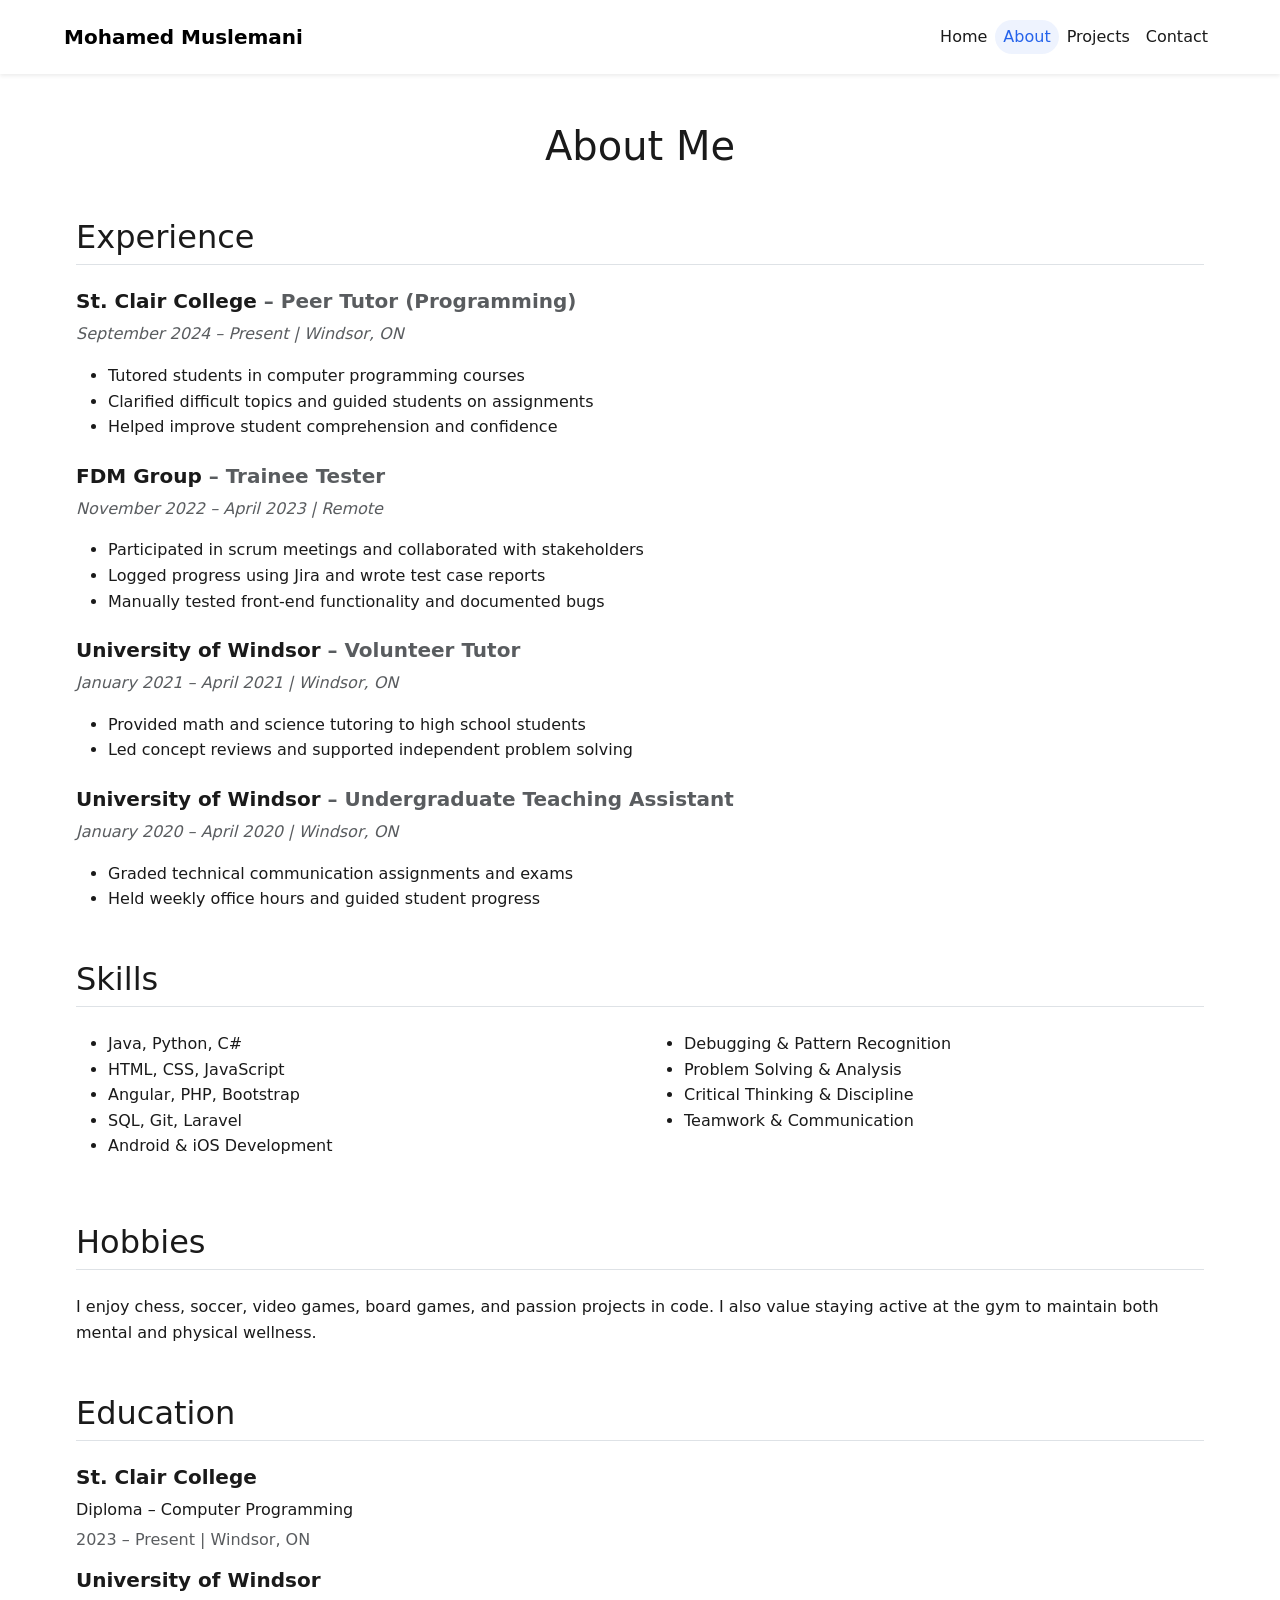
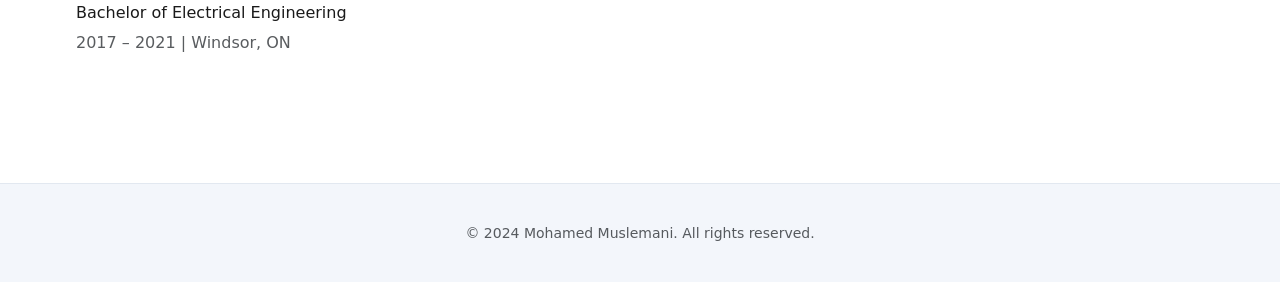
==== about.html @ 51fd97a9 "first commit" ====
<!DOCTYPE html>
<html lang="en">
<head>
  <meta charset="UTF-8">
  <meta name="viewport" content="width=device-width, initial-scale=1.0">
  <title>About | Mohamed Muslemani</title>

  <!-- Bootstrap & Icons -->
  <link href="https://cdn.jsdelivr.net/npm/bootstrap@5.3.3/dist/css/bootstrap.min.css" rel="stylesheet">
  <link href="https://cdn.jsdelivr.net/npm/bootstrap-icons@1.11.3/font/bootstrap-icons.css" rel="stylesheet">

  <!-- Custom -->
  <link href="CSS/main.css" rel="stylesheet">
</head>
<body>
  <header class="shadow-sm py-2">
    <nav class="container d-flex justify-content-between align-items-center navbar navbar-expand-lg">
      <a class="navbar-brand fw-bold" href="index.html">Mohamed Muslemani</a>
      <button class="navbar-toggler" type="button" data-bs-toggle="collapse" data-bs-target="#navbarNav">
        <span class="navbar-toggler-icon"></span>
      </button>
      <div class="collapse navbar-collapse" id="navbarNav">
        <ul class="nav ms-auto">
          <li class="nav-item"><a class="nav-link" href="index.html">Home</a></li>
          <li class="nav-item"><a class="nav-link active" aria-current="page" href="about.html">About</a></li>
          <li class="nav-item"><a class="nav-link" href="projects.html">Projects</a></li>
          <li class="nav-item"><a class="nav-link" href="contact.html">Contact</a></li>
        </ul>
      </div>
    </nav>
  </header>

  <main class="container py-5">
    <h1 class="text-center mb-5">About Me</h1>

    <section class="mb-5">
      <h2 class="border-bottom pb-2 mb-4">Experience</h2>
      <div class="mb-4">
        <h5 class="fw-semibold">St. Clair College <span class="text-muted">– Peer Tutor (Programming)</span></h5>
        <p class="text-muted fst-italic">September 2024 – Present | Windsor, ON</p>
        <ul>
          <li>Tutored students in computer programming courses</li>
          <li>Clarified difficult topics and guided students on assignments</li>
          <li>Helped improve student comprehension and confidence</li>
        </ul>
      </div>
      <div class="mb-4">
        <h5 class="fw-semibold">FDM Group <span class="text-muted">– Trainee Tester</span></h5>
        <p class="text-muted fst-italic">November 2022 – April 2023 | Remote</p>
        <ul>
          <li>Participated in scrum meetings and collaborated with stakeholders</li>
          <li>Logged progress using Jira and wrote test case reports</li>
          <li>Manually tested front-end functionality and documented bugs</li>
        </ul>
      </div>
      <div class="mb-4">
        <h5 class="fw-semibold">University of Windsor <span class="text-muted">– Volunteer Tutor</span></h5>
        <p class="text-muted fst-italic">January 2021 – April 2021 | Windsor, ON</p>
        <ul>
          <li>Provided math and science tutoring to high school students</li>
          <li>Led concept reviews and supported independent problem solving</li>
        </ul>
      </div>
      <div class="mb-4">
        <h5 class="fw-semibold">University of Windsor <span class="text-muted">– Undergraduate Teaching Assistant</span></h5>
        <p class="text-muted fst-italic">January 2020 – April 2020 | Windsor, ON</p>
        <ul>
          <li>Graded technical communication assignments and exams</li>
          <li>Held weekly office hours and guided student progress</li>
        </ul>
      </div>
    </section>

    <section class="mb-5">
      <h2 class="border-bottom pb-2 mb-4">Skills</h2>
      <div class="row">
        <div class="col-md-6">
          <ul>
            <li>Java, Python, C#</li>
            <li>HTML, CSS, JavaScript</li>
            <li>Angular, PHP, Bootstrap</li>
            <li>SQL, Git, Laravel</li>
            <li>Android & iOS Development</li>
          </ul>
        </div>
        <div class="col-md-6">
          <ul>
            <li>Debugging & Pattern Recognition</li>
            <li>Problem Solving & Analysis</li>
            <li>Critical Thinking & Discipline</li>
            <li>Teamwork & Communication</li>
          </ul>
        </div>
      </div>
    </section>

    <section class="mb-5">
      <h2 class="border-bottom pb-2 mb-4">Hobbies</h2>
      <p>I enjoy chess, soccer, video games, board games, and passion projects in code. I also value staying active at the gym to maintain both mental and physical wellness.</p>
    </section>

    <section class="mb-5">
      <h2 class="border-bottom pb-2 mb-4">Education</h2>
      <div class="mb-3">
        <h5 class="fw-semibold">St. Clair College</h5>
        <p class="mb-1">Diploma – Computer Programming</p>
        <p class="text-muted">2023 – Present | Windsor, ON</p>
      </div>
      <div class="mb-3">
        <h5 class="fw-semibold">University of Windsor</h5>
        <p class="mb-1">Bachelor of Electrical Engineering</p>
        <p class="text-muted">2017 – 2021 | Windsor, ON</p>
      </div>
    </section>

  </main>

  <footer class="text-center footer text-muted">
    <small>&copy; 2024 Mohamed Muslemani. All rights reserved.</small>
  </footer>

  <script src="https://cdn.jsdelivr.net/npm/bootstrap@5.3.3/dist/js/bootstrap.bundle.min.js"></script>
</body>
</html>
---- CSS/main.css ----
/* ===== Variables ===== */
:root {
  /* Light Theme */
  --bg: #ffffff;
  --text: #1a1a1a;
  --primary: #2563eb;
  --primary-hover: #1d4ed8;
  --surface: #f8fafc;
  --surface-2: #f3f6fb;
  --border: #e2e8f0;
  --shadow: 0 8px 24px rgba(16, 24, 40, 0.08);
  --muted: #667085;
}

/* ===== Base Styles ===== */
* { margin: 0; padding: 0; box-sizing: border-box; }
html { scroll-behavior: smooth; }

body {
  font-family: 'Space Grotesk', system-ui, -apple-system, Segoe UI, Roboto, sans-serif;
  line-height: 1.6;
  background: var(--bg);
  color: var(--text);
  transition: background 0.3s ease;
}

.container { width: 90%; max-width: 1200px; margin: 0 auto; }

/* ===== Navigation ===== */
.nav a.nav-link {
  color: var(--text);
  text-decoration: none;
  font-weight: 500;
  position: relative;
  padding: .25rem .5rem;
  border-radius: 999px;
}

.nav a.nav-link::after {
  content: '';
  position: absolute;
  left: 12px; right: 12px; bottom: -6px;
  height: 2px; background: transparent;
  transition: background 0.25s ease;
}
.nav a.nav-link:hover::after { background: var(--primary); }
.nav a.nav-link.active, .nav a.nav-link[aria-current="page"] {
  background: rgba(37, 99, 235, 0.08);
  color: var(--primary);
}

/* ===== Hero/Panel Utilities (used across pages) ===== */
.panel {
  background: radial-gradient(1200px 400px at 20% -10%, #e8f0ff 0%, rgba(232,240,255,0.3) 35%, transparent 70%),
              linear-gradient(180deg, var(--surface), var(--bg));
  border: 1px solid var(--border);
  border-radius: 20px;
  padding: 2rem;
}
.section-divider {
  height: 1px;
  background: linear-gradient(to right, transparent, var(--border), transparent);
  border: 0;
}

/* Profile image */
.profile-pic { width: 220px; height: 220px; object-fit: cover; }
.ringed {
  box-shadow: 0 0 0 6px #fff, 0 0 0 10px rgba(37, 99, 235, 0.15);
}

/* Icons */
.icon { width: 30px; height: 30px; transition: transform 0.3s ease; display: block; }
.icon:hover { transform: scale(1.12); }
.icon-link { display: inline-flex; align-items: center; justify-content: center; }

/* Mini highlight cards (home) */
.mini-card {
  display: flex; align-items: center; gap: .75rem;
  padding: .9rem 1rem;
  border: 1px solid var(--border);
  border-radius: 14px;
  background: var(--surface);
  box-shadow: var(--shadow);
}
.mini-card i { font-size: 1.25rem; color: var(--primary); }

/* ===== Buttons ===== */
.btn-cta {
  background: var(--text); color: #fff;
  border: 1px solid var(--text);
}
.btn-cta:hover { background: #000; color: #fff; border-color: #000; }

.btn-ghost {
  background: transparent; color: var(--text);
  border: 1px solid var(--border);
}
.btn-ghost:hover { border-color: var(--text); }

/* ===== Projects ===== */
.project-card {
  border: 1px solid var(--border);
  border-radius: 16px;
  padding: 1.25rem 1.25rem 1rem;
  background: var(--surface);
  box-shadow: var(--shadow);
}
.project-icon {
  font-size: 1.5rem; color: var(--primary);
  flex: 0 0 auto; margin-top: 0.25rem;
}
.tag {
  display: inline-block;
  padding: .2rem .6rem;
  border: 1px solid var(--border);
  border-radius: 999px;
  font-size: .8rem;
  line-height: 1;
  color: var(--muted);
  background: #fff;
}

/* ===== Footer ===== */
.footer {
  padding: 2.25rem 0;
  background: var(--surface-2);
  border-top: 1px solid var(--border);
  margin-top: 2rem;
}

/* ===== Forms (contact) ===== */
form.panel .form-control:focus {
  border-color: var(--primary);
  box-shadow: 0 0 0 .2rem rgba(37, 99, 235, 0.15);
}

/* === Media Queries === */
@media (max-width: 992px) {
  .profile-pic { width: 200px; height: 200px; }
}
@media (max-width: 768px) {
  .profile-pic { width: 180px; height: 180px; }
  .navbar-collapse { flex-basis: 100%; text-align: center; }
  .nav { flex-direction: column; gap: .5rem; width: 100%; }
  .nav a.nav-link { padding: .5rem .75rem; }
}
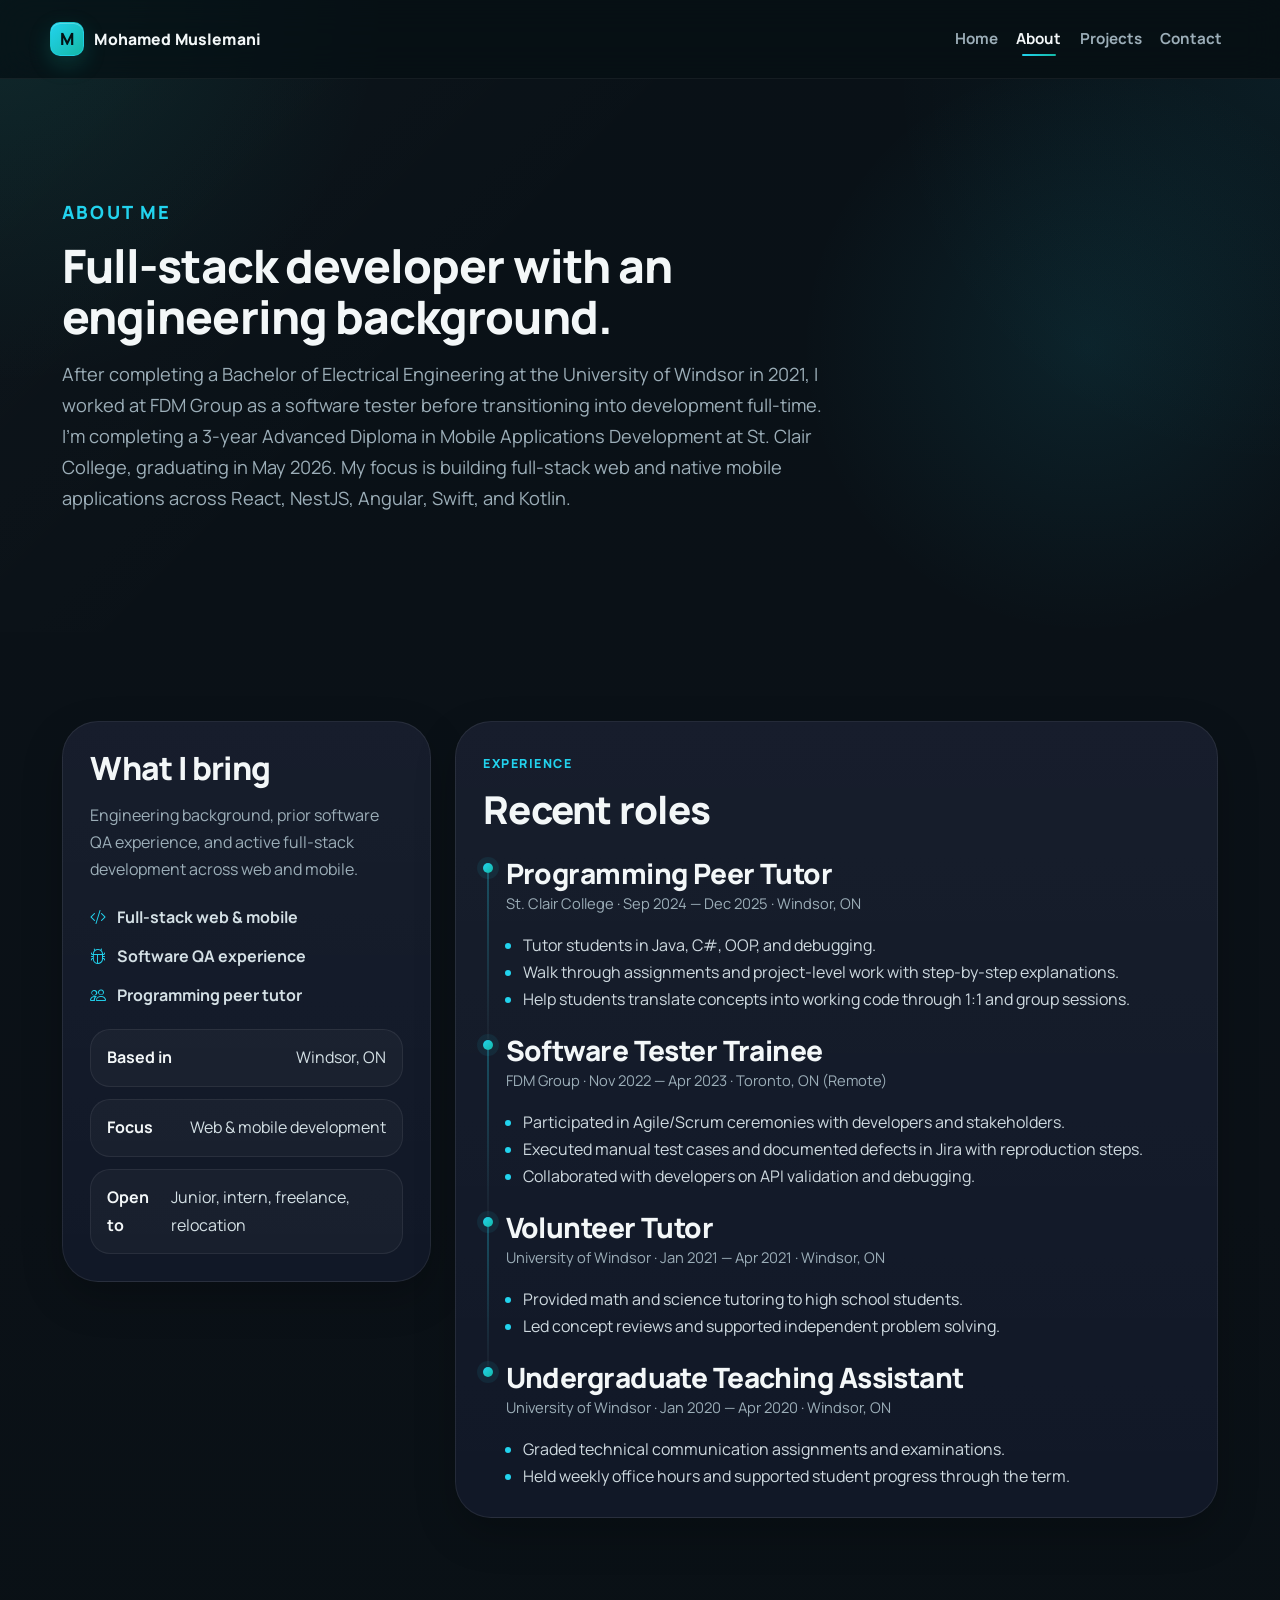
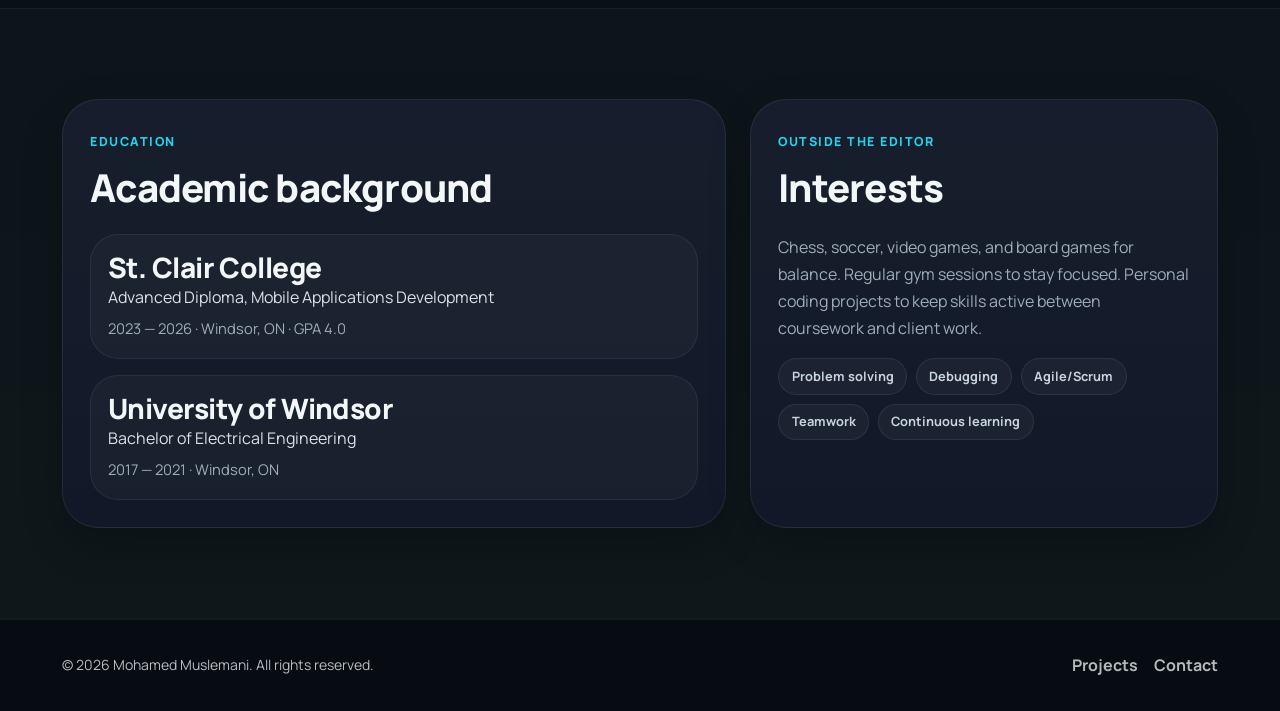
==== commit 736d6c17: "Rework whole site" ====
--- a/about.html
+++ b/about.html
@@ -5,22 +5,51 @@
   <meta name="viewport" content="width=device-width, initial-scale=1.0">
   <title>About | Mohamed Muslemani</title>
 
-  <!-- Bootstrap & Icons -->
+  <!-- SEO -->
+  <meta name="description" content="Mohamed Muslemani is a full-stack developer with an Electrical Engineering background and prior software QA experience. Currently completing Computer Programming at St. Clair College in Windsor, ON.">
+  <meta name="author" content="Mohamed Muslemani">
+  <meta name="theme-color" content="#0b1117">
+  <meta name="robots" content="index, follow">
+  <link rel="canonical" href="https://mohamedmuslemani.ca/about.html">
+
+  <!-- Open Graph -->
+  <meta property="og:type" content="profile">
+  <meta property="og:title" content="About | Mohamed Muslemani">
+  <meta property="og:description" content="Full-stack developer with an engineering background and prior software QA experience. Building web and mobile applications in Windsor, ON.">
+  <meta property="og:url" content="https://mohamedmuslemani.ca/about.html">
+  <meta property="og:image" content="imgs/MyPic.png">
+
+  <!-- Twitter -->
+  <meta name="twitter:card" content="summary">
+  <meta name="twitter:title" content="About | Mohamed Muslemani">
+  <meta name="twitter:description" content="Full-stack developer with an engineering background and prior software QA experience.">
+
+  <!-- Favicon -->
+  <link rel="icon" href="data:image/svg+xml,%3Csvg xmlns='http://www.w3.org/2000/svg' viewBox='0 0 64 64'%3E%3Crect width='64' height='64' rx='14' fill='%230b1117'/%3E%3Ctext x='32' y='42' text-anchor='middle' font-family='Manrope,Segoe UI,sans-serif' font-size='32' font-weight='800' fill='%2322d3ee'%3EM%3C/text%3E%3C/svg%3E">
+
+  <link rel="preconnect" href="https://fonts.googleapis.com">
+  <link rel="preconnect" href="https://fonts.gstatic.com" crossorigin>
+  <link rel="preconnect" href="https://cdn.jsdelivr.net" crossorigin>
+  <link href="https://fonts.googleapis.com/css2?family=Manrope:wght@400;500;700;800&display=swap" rel="stylesheet">
+
   <link href="https://cdn.jsdelivr.net/npm/bootstrap@5.3.3/dist/css/bootstrap.min.css" rel="stylesheet">
   <link href="https://cdn.jsdelivr.net/npm/bootstrap-icons@1.11.3/font/bootstrap-icons.css" rel="stylesheet">
-
-  <!-- Custom -->
   <link href="CSS/main.css" rel="stylesheet">
 </head>
 <body>
-  <header class="shadow-sm py-2">
-    <nav class="container d-flex justify-content-between align-items-center navbar navbar-expand-lg">
-      <a class="navbar-brand fw-bold" href="index.html">Mohamed Muslemani</a>
-      <button class="navbar-toggler" type="button" data-bs-toggle="collapse" data-bs-target="#navbarNav">
+  <a class="skip-link" href="#main-content">Skip to main content</a>
+
+  <header class="site-header">
+    <nav class="container navbar navbar-expand-lg" aria-label="Primary navigation">
+      <a class="navbar-brand" href="index.html" aria-label="Mohamed Muslemani — home">
+        <span class="brand-mark" aria-hidden="true">M</span>
+        <span class="brand-name">Mohamed Muslemani</span>
+      </a>
+      <button class="navbar-toggler" type="button" data-bs-toggle="collapse" data-bs-target="#navbarNav" aria-controls="navbarNav" aria-expanded="false" aria-label="Toggle navigation">
         <span class="navbar-toggler-icon"></span>
       </button>
       <div class="collapse navbar-collapse" id="navbarNav">
-        <ul class="nav ms-auto">
+        <ul class="navbar-nav ms-auto">
           <li class="nav-item"><a class="nav-link" href="index.html">Home</a></li>
           <li class="nav-item"><a class="nav-link active" aria-current="page" href="about.html">About</a></li>
           <li class="nav-item"><a class="nav-link" href="projects.html">Projects</a></li>
@@ -30,95 +59,153 @@
     </nav>
   </header>
 
-  <main class="container py-5">
-    <h1 class="text-center mb-5">About Me</h1>
-
-    <section class="mb-5">
-      <h2 class="border-bottom pb-2 mb-4">Experience</h2>
-      <div class="mb-4">
-        <h5 class="fw-semibold">St. Clair College <span class="text-muted">– Peer Tutor (Programming)</span></h5>
-        <p class="text-muted fst-italic">September 2024 – Present | Windsor, ON</p>
-        <ul>
-          <li>Tutored students in computer programming courses</li>
-          <li>Clarified difficult topics and guided students on assignments</li>
-          <li>Helped improve student comprehension and confidence</li>
-        </ul>
-      </div>
-      <div class="mb-4">
-        <h5 class="fw-semibold">FDM Group <span class="text-muted">– Trainee Tester</span></h5>
-        <p class="text-muted fst-italic">November 2022 – April 2023 | Remote</p>
-        <ul>
-          <li>Participated in scrum meetings and collaborated with stakeholders</li>
-          <li>Logged progress using Jira and wrote test case reports</li>
-          <li>Manually tested front-end functionality and documented bugs</li>
-        </ul>
-      </div>
-      <div class="mb-4">
-        <h5 class="fw-semibold">University of Windsor <span class="text-muted">– Volunteer Tutor</span></h5>
-        <p class="text-muted fst-italic">January 2021 – April 2021 | Windsor, ON</p>
-        <ul>
-          <li>Provided math and science tutoring to high school students</li>
-          <li>Led concept reviews and supported independent problem solving</li>
-        </ul>
-      </div>
-      <div class="mb-4">
-        <h5 class="fw-semibold">University of Windsor <span class="text-muted">– Undergraduate Teaching Assistant</span></h5>
-        <p class="text-muted fst-italic">January 2020 – April 2020 | Windsor, ON</p>
-        <ul>
-          <li>Graded technical communication assignments and exams</li>
-          <li>Held weekly office hours and guided student progress</li>
-        </ul>
+  <main id="main-content">
+    <section class="page-hero">
+      <div class="container">
+        <p class="eyebrow" data-reveal>About me</p>
+        <h1 data-reveal>Full-stack developer with an engineering background.</h1>
+        <p data-reveal>
+          After completing a Bachelor of Electrical Engineering at the University of Windsor in 2021, I worked at FDM Group as a software tester before transitioning into development full-time. I'm completing a 3-year Advanced Diploma in Mobile Applications Development at St. Clair College, graduating in May 2026. My focus is building full-stack web and native mobile applications across React, NestJS, Angular, Swift, and Kotlin.
+        </p>
       </div>
     </section>
 
-    <section class="mb-5">
-      <h2 class="border-bottom pb-2 mb-4">Skills</h2>
-      <div class="row">
-        <div class="col-md-6">
-          <ul>
-            <li>Java, Python, C#</li>
-            <li>HTML, CSS, JavaScript</li>
-            <li>Angular, PHP, Bootstrap</li>
-            <li>SQL, Git, Laravel</li>
-            <li>Android & iOS Development</li>
-          </ul>
+    <section class="section" aria-labelledby="experience-heading">
+      <div class="container">
+        <div class="row g-4">
+          <div class="col-lg-4">
+            <aside class="about-summary" data-reveal aria-label="Summary">
+              <h2>What I bring</h2>
+              <p>Engineering background, prior software QA experience, and active full-stack development across web and mobile.</p>
+              <div class="summary-list">
+                <span><i class="bi bi-code-slash" aria-hidden="true"></i> Full-stack web &amp; mobile</span>
+                <span><i class="bi bi-bug" aria-hidden="true"></i> Software QA experience</span>
+                <span><i class="bi bi-people" aria-hidden="true"></i> Programming peer tutor</span>
+              </div>
+              <div class="personal-grid">
+                <div><strong>Based in</strong><span>Windsor, ON</span></div>
+                <div><strong>Focus</strong><span>Web &amp; mobile development</span></div>
+                <div><strong>Open to</strong><span>Junior, intern, freelance, relocation</span></div>
+              </div>
+            </aside>
+          </div>
+
+          <div class="col-lg-8">
+            <div class="content-card" data-reveal>
+              <div class="section-title-row">
+                <p class="eyebrow">Experience</p>
+                <h2 id="experience-heading">Recent roles</h2>
+              </div>
+
+              <div class="timeline">
+                <article class="timeline-item">
+                  <div>
+                    <h3>Programming Peer Tutor</h3>
+                    <p class="meta">St. Clair College &middot; Sep 2024 — Dec 2025 &middot; Windsor, ON</p>
+                  </div>
+                  <ul>
+                    <li>Tutor students in Java, C#, OOP, and debugging.</li>
+                    <li>Walk through assignments and project-level work with step-by-step explanations.</li>
+                    <li>Help students translate concepts into working code through 1:1 and group sessions.</li>
+                  </ul>
+                </article>
+
+                <article class="timeline-item">
+                  <div>
+                    <h3>Software Tester Trainee</h3>
+                    <p class="meta">FDM Group &middot; Nov 2022 — Apr 2023 &middot; Toronto, ON (Remote)</p>
+                  </div>
+                  <ul>
+                    <li>Participated in Agile/Scrum ceremonies with developers and stakeholders.</li>
+                    <li>Executed manual test cases and documented defects in Jira with reproduction steps.</li>
+                    <li>Collaborated with developers on API validation and debugging.</li>
+                  </ul>
+                </article>
+
+                <article class="timeline-item">
+                  <div>
+                    <h3>Volunteer Tutor</h3>
+                    <p class="meta">University of Windsor &middot; Jan 2021 — Apr 2021 &middot; Windsor, ON</p>
+                  </div>
+                  <ul>
+                    <li>Provided math and science tutoring to high school students.</li>
+                    <li>Led concept reviews and supported independent problem solving.</li>
+                  </ul>
+                </article>
+
+                <article class="timeline-item">
+                  <div>
+                    <h3>Undergraduate Teaching Assistant</h3>
+                    <p class="meta">University of Windsor &middot; Jan 2020 — Apr 2020 &middot; Windsor, ON</p>
+                  </div>
+                  <ul>
+                    <li>Graded technical communication assignments and examinations.</li>
+                    <li>Held weekly office hours and supported student progress through the term.</li>
+                  </ul>
+                </article>
+              </div>
+            </div>
+          </div>
         </div>
-        <div class="col-md-6">
-          <ul>
-            <li>Debugging & Pattern Recognition</li>
-            <li>Problem Solving & Analysis</li>
-            <li>Critical Thinking & Discipline</li>
-            <li>Teamwork & Communication</li>
-          </ul>
+      </div>
+    </section>
+
+    <section class="section section-muted" aria-labelledby="education-heading">
+      <div class="container">
+        <div class="row g-4">
+          <div class="col-lg-7">
+            <div class="content-card h-100" data-reveal>
+              <div class="section-title-row">
+                <p class="eyebrow">Education</p>
+                <h2 id="education-heading">Academic background</h2>
+              </div>
+              <div class="education-list">
+                <article>
+                  <h3>St. Clair College</h3>
+                  <p>Advanced Diploma, Mobile Applications Development</p>
+                  <span>2023 — 2026 &middot; Windsor, ON &middot; GPA 4.0</span>
+                </article>
+                <article>
+                  <h3>University of Windsor</h3>
+                  <p>Bachelor of Electrical Engineering</p>
+                  <span>2017 — 2021 &middot; Windsor, ON</span>
+                </article>
+              </div>
+            </div>
+          </div>
+
+          <div class="col-lg-5">
+            <div class="content-card h-100" data-reveal>
+              <div class="section-title-row">
+                <p class="eyebrow">Outside the editor</p>
+                <h2>Interests</h2>
+              </div>
+              <p>Chess, soccer, video games, and board games for balance. Regular gym sessions to stay focused. Personal coding projects to keep skills active between coursework and client work.</p>
+              <div class="tag-row mt-3" aria-label="Working strengths">
+                <span>Problem solving</span>
+                <span>Debugging</span>
+                <span>Agile/Scrum</span>
+                <span>Teamwork</span>
+                <span>Continuous learning</span>
+              </div>
+            </div>
+          </div>
         </div>
       </div>
     </section>
-
-    <section class="mb-5">
-      <h2 class="border-bottom pb-2 mb-4">Hobbies</h2>
-      <p>I enjoy chess, soccer, video games, board games, and passion projects in code. I also value staying active at the gym to maintain both mental and physical wellness.</p>
-    </section>
-
-    <section class="mb-5">
-      <h2 class="border-bottom pb-2 mb-4">Education</h2>
-      <div class="mb-3">
-        <h5 class="fw-semibold">St. Clair College</h5>
-        <p class="mb-1">Diploma – Computer Programming</p>
-        <p class="text-muted">2023 – Present | Windsor, ON</p>
-      </div>
-      <div class="mb-3">
-        <h5 class="fw-semibold">University of Windsor</h5>
-        <p class="mb-1">Bachelor of Electrical Engineering</p>
-        <p class="text-muted">2017 – 2021 | Windsor, ON</p>
-      </div>
-    </section>
-
   </main>
 
-  <footer class="text-center footer text-muted">
-    <small>&copy; 2024 Mohamed Muslemani. All rights reserved.</small>
+  <footer class="site-footer">
+    <div class="container footer-inner">
+      <small>&copy; 2026 Mohamed Muslemani. All rights reserved.</small>
+      <div class="footer-links">
+        <a href="projects.html">Projects</a>
+        <a href="contact.html">Contact</a>
+      </div>
+    </div>
   </footer>
 
-  <script src="https://cdn.jsdelivr.net/npm/bootstrap@5.3.3/dist/js/bootstrap.bundle.min.js"></script>
+  <script src="https://cdn.jsdelivr.net/npm/bootstrap@5.3.3/dist/js/bootstrap.bundle.min.js" defer></script>
+  <script src="JS/main.js" defer></script>
 </body>
 </html>
--- a/CSS/main.css
+++ b/CSS/main.css
@@ -1,147 +1,2065 @@
-/* ===== Variables ===== */
+/* ===== Design Tokens ===== */
 :root {
-  /* Light Theme */
-  --bg: #ffffff;
-  --text: #1a1a1a;
-  --primary: #2563eb;
-  --primary-hover: #1d4ed8;
-  --surface: #f8fafc;
-  --surface-2: #f3f6fb;
-  --border: #e2e8f0;
-  --shadow: 0 8px 24px rgba(16, 24, 40, 0.08);
-  --muted: #667085;
-}
-
-/* ===== Base Styles ===== */
-* { margin: 0; padding: 0; box-sizing: border-box; }
-html { scroll-behavior: smooth; }
+  --bg: #0b1117;
+  --bg-elevated: #071014;
+  --surface: #111827;
+  --surface-muted: #16212b;
+  --surface-soft: rgba(17, 24, 39, 0.82);
+  --text: #f3f7f8;
+  --muted-text: #9caeb8;
+  --accent: #14b8a6;
+  --accent-bright: #22d3ee;
+  --accent-deep: #0f8d8d;
+  --border: rgba(255, 255, 255, 0.1);
+  --border-strong: rgba(255, 255, 255, 0.18);
+  --shadow-sm: 0 16px 40px rgba(0, 0, 0, 0.22);
+  --shadow-md: 0 28px 70px rgba(0, 0, 0, 0.3);
+  --shadow-lg: 0 34px 90px rgba(0, 0, 0, 0.36);
+  --glow-soft: 0 0 0 1px rgba(34, 211, 238, 0.1), 0 0 28px rgba(20, 184, 166, 0.15);
+  --radius-sm: 12px;
+  --radius-md: 20px;
+  --radius-lg: 28px;
+  --radius-xl: 36px;
+  --section-y: clamp(4rem, 7vw, 6.5rem);
+  --container-width: 1180px;
+  --ease: cubic-bezier(0.4, 0, 0.2, 1);
+}
+
+/* ===== Skip link / utility ===== */
+.skip-link {
+  position: absolute;
+  top: -100px;
+  left: 1rem;
+  z-index: 2000;
+  padding: 0.7rem 1.1rem;
+  color: #031114;
+  background: linear-gradient(135deg, var(--accent-bright), var(--accent));
+  border-radius: 12px;
+  font-weight: 800;
+  text-decoration: none;
+  transition: top 0.2s var(--ease);
+}
+
+.skip-link:focus,
+.skip-link:focus-visible {
+  top: 0.85rem;
+  color: #031114;
+}
+
+.visually-hidden {
+  position: absolute;
+  width: 1px;
+  height: 1px;
+  padding: 0;
+  margin: -1px;
+  overflow: hidden;
+  clip: rect(0, 0, 0, 0);
+  white-space: nowrap;
+  border: 0;
+}
+
+/* ===== Scroll reveal ===== */
+[data-reveal] {
+  opacity: 0;
+  transform: translateY(18px);
+  transition:
+    opacity 0.7s var(--ease),
+    transform 0.7s var(--ease);
+  transition-delay: var(--reveal-delay, 0ms);
+  will-change: opacity, transform;
+}
+
+[data-reveal].is-revealed {
+  opacity: 1;
+  transform: none;
+}
+
+@media (prefers-reduced-motion: reduce) {
+  *,
+  *::before,
+  *::after {
+    animation-duration: 0.001ms !important;
+    animation-iteration-count: 1 !important;
+    transition-duration: 0.001ms !important;
+    scroll-behavior: auto !important;
+  }
+
+  [data-reveal] {
+    opacity: 1;
+    transform: none;
+  }
+}
+
+/* ===== Base ===== */
+*,
+*::before,
+*::after {
+  box-sizing: border-box;
+}
+
+html {
+  scroll-behavior: smooth;
+}
 
 body {
-  font-family: 'Space Grotesk', system-ui, -apple-system, Segoe UI, Roboto, sans-serif;
-  line-height: 1.6;
-  background: var(--bg);
-  color: var(--text);
-  transition: background 0.3s ease;
-}
-
-.container { width: 90%; max-width: 1200px; margin: 0 auto; }
+  margin: 0;
+  min-height: 100vh;
+  background:
+    radial-gradient(circle at top left, rgba(20, 184, 166, 0.12), transparent 24rem),
+    radial-gradient(circle at 85% 15%, rgba(34, 211, 238, 0.09), transparent 18rem),
+    linear-gradient(180deg, #091117 0%, var(--bg) 52%, var(--bg-elevated) 100%);
+  color: var(--text);
+  font-family: "Manrope", "Segoe UI", sans-serif;
+  line-height: 1.7;
+}
+
+img {
+  display: block;
+  max-width: 100%;
+}
+
+a {
+  color: var(--accent-bright);
+  text-decoration: none;
+}
+
+a:hover {
+  color: #7ce8f4;
+}
+
+p {
+  color: var(--muted-text);
+}
+
+ul {
+  margin-bottom: 0;
+}
+
+:focus-visible {
+  outline: 2px solid rgba(34, 211, 238, 0.8);
+  outline-offset: 3px;
+}
+
+.container {
+  width: min(var(--container-width), calc(100% - 2rem));
+  max-width: var(--container-width);
+}
+
+.surface-card {
+  background: linear-gradient(180deg, rgba(255, 255, 255, 0.02), rgba(255, 255, 255, 0)), var(--surface);
+  border: 1px solid var(--border);
+  border-radius: var(--radius-lg);
+  box-shadow: var(--shadow-sm);
+}
 
 /* ===== Navigation ===== */
-.nav a.nav-link {
-  color: var(--text);
-  text-decoration: none;
-  font-weight: 500;
+.site-header {
+  position: sticky;
+  top: 0;
+  z-index: 1000;
+  background: rgba(7, 16, 20, 0.7);
+  border-bottom: 1px solid rgba(255, 255, 255, 0.06);
+  backdrop-filter: blur(18px);
+  -webkit-backdrop-filter: blur(18px);
+  transition: background-color 0.25s var(--ease), border-color 0.25s var(--ease), box-shadow 0.25s var(--ease);
+}
+
+.site-header.is-scrolled {
+  background: rgba(7, 16, 20, 0.92);
+  border-bottom-color: rgba(255, 255, 255, 0.1);
+  box-shadow: 0 12px 30px rgba(0, 0, 0, 0.28);
+}
+
+.navbar {
+  min-height: 78px;
+  padding: 0;
+}
+
+.navbar-brand {
+  display: inline-flex;
+  align-items: center;
+  gap: 0.65rem;
+  color: var(--text);
+  font-size: 0.98rem;
+  font-weight: 800;
+  letter-spacing: 0.01em;
+  transition: color 0.2s var(--ease), opacity 0.2s var(--ease);
+}
+
+.navbar-brand:hover {
+  color: #ffffff;
+}
+
+.brand-mark {
+  display: inline-flex;
+  align-items: center;
+  justify-content: center;
+  width: 34px;
+  height: 34px;
+  color: #031114;
+  background: linear-gradient(135deg, var(--accent-bright), var(--accent));
+  border: 1px solid rgba(34, 211, 238, 0.45);
+  border-radius: 10px;
+  font-size: 1.05rem;
+  font-weight: 800;
+  letter-spacing: 0;
+  box-shadow: 0 8px 22px rgba(20, 184, 166, 0.22), inset 0 1px 0 rgba(255, 255, 255, 0.25);
+  transition: transform 0.25s var(--ease), box-shadow 0.25s var(--ease);
+}
+
+.navbar-brand:hover .brand-mark {
+  transform: rotate(-4deg) scale(1.04);
+  box-shadow: 0 10px 28px rgba(20, 184, 166, 0.32), inset 0 1px 0 rgba(255, 255, 255, 0.3);
+}
+
+.brand-name {
+  display: inline-block;
+}
+
+.navbar-toggler {
+  padding: 0.6rem 0.75rem;
+  border: 1px solid var(--border-strong);
+  border-radius: 14px;
+  box-shadow: none;
+}
+
+.navbar-toggler:focus {
+  box-shadow: 0 0 0 0.18rem rgba(34, 211, 238, 0.18);
+}
+
+.navbar-toggler-icon {
+  filter: invert(1) grayscale(1) brightness(1.5);
+}
+
+.navbar-nav {
+  align-items: center;
+  gap: 0.15rem;
+}
+
+.navbar-nav .nav-link {
   position: relative;
-  padding: .25rem .5rem;
+  color: var(--muted-text);
+  font-weight: 700;
+  font-size: 0.95rem;
+  padding: 0.6rem 0.85rem;
+  border-radius: 10px;
+  transition: color 0.2s var(--ease), background-color 0.2s var(--ease);
+}
+
+.navbar-nav .nav-link::after {
+  content: "";
+  position: absolute;
+  left: 0.85rem;
+  right: 0.85rem;
+  bottom: 0.35rem;
+  height: 2px;
+  border-radius: 2px;
+  background: linear-gradient(90deg, var(--accent-bright), var(--accent));
+  transform: scaleX(0);
+  transform-origin: left center;
+  transition: transform 0.25s var(--ease), opacity 0.25s var(--ease);
+  opacity: 0;
+}
+
+.navbar-nav .nav-link:hover,
+.navbar-nav .nav-link:focus {
+  color: var(--text);
+  background: rgba(255, 255, 255, 0.04);
+}
+
+.navbar-nav .nav-link:hover::after,
+.navbar-nav .nav-link:focus::after {
+  transform: scaleX(0.6);
+  opacity: 0.7;
+}
+
+.navbar-nav .nav-link.active,
+.navbar-nav .nav-link.active:hover,
+.navbar-nav .nav-link.active:focus {
+  color: var(--text);
+  background: transparent;
+}
+
+.navbar-nav .nav-link.active::after {
+  transform: scaleX(1);
+  opacity: 1;
+}
+
+/* ===== Buttons ===== */
+.btn {
+  min-height: 46px;
+  display: inline-flex;
+  align-items: center;
+  justify-content: center;
+  gap: 0.55rem;
   border-radius: 999px;
-}
-
-.nav a.nav-link::after {
-  content: '';
+  padding: 0.78rem 1.2rem;
+  font-weight: 800;
+  letter-spacing: 0.01em;
+  transition: transform 0.2s ease, box-shadow 0.2s ease, border-color 0.2s ease, background-color 0.2s ease, color 0.2s ease;
+}
+
+.btn:hover {
+  transform: translateY(-2px);
+}
+
+.btn .bi-arrow-right,
+.btn .bi-box-arrow-up-right {
+  transition: transform 0.2s var(--ease);
+}
+
+.btn:hover .bi-arrow-right {
+  transform: translateX(3px);
+}
+
+.btn:hover .bi-box-arrow-up-right {
+  transform: translate(2px, -2px);
+}
+
+.btn-primary-custom {
+  color: #031114;
+  background: linear-gradient(135deg, var(--accent-bright), var(--accent));
+  border: 1px solid rgba(34, 211, 238, 0.35);
+  box-shadow: 0 18px 36px rgba(20, 184, 166, 0.18);
+}
+
+.btn-primary-custom:hover,
+.btn-primary-custom:focus {
+  color: #031114;
+  background: linear-gradient(135deg, #67e8f9, #2dd4bf);
+  border-color: rgba(124, 232, 244, 0.45);
+}
+
+.btn-secondary-custom,
+.btn-link-custom,
+.btn-ghost-custom {
+  color: var(--text);
+  background: rgba(255, 255, 255, 0.03);
+  border: 1px solid var(--border);
+  box-shadow: inset 0 1px 0 rgba(255, 255, 255, 0.04);
+}
+
+.btn-secondary-custom:hover,
+.btn-link-custom:hover,
+.btn-ghost-custom:hover,
+.btn-secondary-custom:focus,
+.btn-link-custom:focus,
+.btn-ghost-custom:focus {
+  color: var(--text);
+  border-color: rgba(34, 211, 238, 0.28);
+  background: rgba(34, 211, 238, 0.08);
+  box-shadow: var(--glow-soft);
+}
+
+.tag-row {
+  display: flex;
+  flex-wrap: wrap;
+  gap: 0.55rem;
+}
+
+.tag-row span {
+  display: inline-flex;
+  align-items: center;
+  min-height: 32px;
+  padding: 0.4rem 0.78rem;
+  color: #c6d5dc;
+  background: rgba(255, 255, 255, 0.04);
+  border: 1px solid rgba(255, 255, 255, 0.08);
+  border-radius: 999px;
+  font-size: 0.8rem;
+  font-weight: 700;
+}
+
+.eyebrow,
+.project-type,
+.project-label {
+  display: inline-flex;
+  align-items: center;
+  gap: 0.5rem;
+  margin-bottom: 0.8rem;
+  color: var(--accent-bright);
+  font-size: 0.78rem;
+  font-weight: 800;
+  letter-spacing: 0.12em;
+  text-transform: uppercase;
+}
+
+.status-dot {
+  display: inline-block;
+  width: 8px;
+  height: 8px;
+  border-radius: 999px;
+  background: #34d399;
+  box-shadow: 0 0 0 4px rgba(52, 211, 153, 0.18);
+  animation: status-pulse 2.4s var(--ease) infinite;
+}
+
+@keyframes status-pulse {
+  0%, 100% { box-shadow: 0 0 0 4px rgba(52, 211, 153, 0.16); }
+  50%      { box-shadow: 0 0 0 7px rgba(52, 211, 153, 0.04); }
+}
+
+/* ===== Layout ===== */
+.hero-section,
+.page-hero {
+  position: relative;
+  padding: clamp(4.5rem, 8vw, 7rem) 0;
+}
+
+.hero-section::before,
+.page-hero::before {
+  content: "";
   position: absolute;
-  left: 12px; right: 12px; bottom: -6px;
-  height: 2px; background: transparent;
-  transition: background 0.25s ease;
-}
-.nav a.nav-link:hover::after { background: var(--primary); }
-.nav a.nav-link.active, .nav a.nav-link[aria-current="page"] {
-  background: rgba(37, 99, 235, 0.08);
-  color: var(--primary);
-}
-
-/* ===== Hero/Panel Utilities (used across pages) ===== */
-.panel {
-  background: radial-gradient(1200px 400px at 20% -10%, #e8f0ff 0%, rgba(232,240,255,0.3) 35%, transparent 70%),
-              linear-gradient(180deg, var(--surface), var(--bg));
+  inset: 0;
+  pointer-events: none;
+  background:
+    linear-gradient(135deg, rgba(255, 255, 255, 0.02), transparent 40%),
+    radial-gradient(circle at right top, rgba(34, 211, 238, 0.06), transparent 28%);
+}
+
+.section {
+  padding: var(--section-y) 0;
+}
+
+.section-muted {
+  background: linear-gradient(180deg, rgba(255, 255, 255, 0.015), rgba(255, 255, 255, 0.03));
+  border-top: 1px solid rgba(255, 255, 255, 0.04);
+  border-bottom: 1px solid rgba(255, 255, 255, 0.04);
+}
+
+.section-heading {
+  max-width: 760px;
+  margin-bottom: 2.2rem;
+}
+
+.section-heading h2,
+.section-title-row h2,
+.page-hero h1,
+.hero-section h1,
+.hero-metric strong,
+.project-card h2,
+.project-card h3,
+.featured-content h3,
+.feature-panel h4,
+.about-summary h2,
+.contact-panel h2,
+.stack-group h3,
+.timeline-item h3,
+.education-list h3 {
+  margin: 0;
+  color: var(--text);
+  font-weight: 800;
+  letter-spacing: -0.02em;
+}
+
+.hero-section h1 {
+  max-width: 720px;
+  font-size: clamp(2.1rem, 4.2vw, 3.6rem);
+  line-height: 1.08;
+  text-wrap: balance;
+}
+
+.page-hero h1 {
+  max-width: 820px;
+  font-size: clamp(1.9rem, 3.6vw, 3rem);
+  line-height: 1.1;
+  text-wrap: balance;
+}
+
+.section-heading h2,
+.section-title-row h2 {
+  font-size: clamp(1.8rem, 3vw, 2.6rem);
+}
+
+.page-hero p,
+.section-heading p,
+.hero-copy {
+  max-width: 760px;
+  margin-top: 1rem;
+  font-size: clamp(1rem, 1.7vw, 1.14rem);
+}
+
+.section-title-row {
+  margin-bottom: 1.4rem;
+}
+
+/* ===== Home ===== */
+.hero-grid {
+  position: relative;
+  z-index: 1;
+}
+
+.hero-actions {
+  display: flex;
+  flex-wrap: wrap;
+  gap: 0.85rem;
+  margin: 2rem 0;
+}
+
+.quick-stats {
+  display: grid;
+  grid-template-columns: repeat(3, minmax(0, 1fr));
+  gap: 0.9rem;
+  max-width: 800px;
+}
+
+.quick-stats div,
+.hero-metric {
+  padding: 1rem 1.05rem;
+  background: rgba(255, 255, 255, 0.03);
+  border: 1px solid rgba(255, 255, 255, 0.08);
+  border-radius: var(--radius-md);
+  box-shadow: inset 0 1px 0 rgba(255, 255, 255, 0.04);
+}
+
+.quick-stats strong,
+.quick-stats span {
+  display: block;
+}
+
+.quick-stats strong {
+  margin-bottom: 0.25rem;
+  font-size: 0.96rem;
+}
+
+.quick-stats span {
+  color: var(--muted-text);
+  font-size: 0.88rem;
+}
+
+.profile-card {
+  position: relative;
+  max-width: 380px;
+  margin-left: auto;
+  padding: 0.85rem;
+  overflow: hidden;
+  background:
+    linear-gradient(180deg, rgba(34, 211, 238, 0.08), transparent 36%),
+    linear-gradient(180deg, rgba(255, 255, 255, 0.03), rgba(255, 255, 255, 0)),
+    var(--surface);
   border: 1px solid var(--border);
-  border-radius: 20px;
-  padding: 2rem;
-}
-.section-divider {
-  height: 1px;
-  background: linear-gradient(to right, transparent, var(--border), transparent);
-  border: 0;
-}
-
-/* Profile image */
-.profile-pic { width: 220px; height: 220px; object-fit: cover; }
-.ringed {
-  box-shadow: 0 0 0 6px #fff, 0 0 0 10px rgba(37, 99, 235, 0.15);
-}
-
-/* Icons */
-.icon { width: 30px; height: 30px; transition: transform 0.3s ease; display: block; }
-.icon:hover { transform: scale(1.12); }
-.icon-link { display: inline-flex; align-items: center; justify-content: center; }
-
-/* Mini highlight cards (home) */
-.mini-card {
-  display: flex; align-items: center; gap: .75rem;
-  padding: .9rem 1rem;
-  border: 1px solid var(--border);
+  border-radius: var(--radius-xl);
+  box-shadow: var(--shadow-lg);
+}
+
+.profile-card::after {
+  content: "";
+  position: absolute;
+  inset: auto -20% -25% auto;
+  width: 180px;
+  height: 180px;
+  background: radial-gradient(circle, rgba(20, 184, 166, 0.22), transparent 65%);
+  pointer-events: none;
+}
+
+.profile-pic {
+  width: 100%;
+  aspect-ratio: 6 / 5;
+  object-fit: cover;
+  object-position: center 25%;
+  border-radius: calc(var(--radius-lg) - 4px);
+  border: 1px solid rgba(255, 255, 255, 0.08);
+  background: var(--surface-muted);
+}
+
+.profile-card-body {
+  position: relative;
+  z-index: 1;
+  padding: 0.85rem 0.3rem 0.25rem;
+}
+
+.profile-card-body p {
+  margin-bottom: 0;
+  font-size: 0.92rem;
+  line-height: 1.55;
+}
+
+.social-row {
+  display: flex;
+  gap: 0.55rem;
+  margin-top: 0.5rem;
+}
+
+.social-row a {
+  width: 40px;
+  height: 40px;
+  display: inline-flex;
+  align-items: center;
+  justify-content: center;
+  color: var(--text);
+  background: rgba(255, 255, 255, 0.04);
+  border: 1px solid rgba(255, 255, 255, 0.08);
+  border-radius: 999px;
+  transition: transform 0.2s ease, border-color 0.2s ease, box-shadow 0.2s ease, background-color 0.2s ease;
+}
+
+.social-row a:hover {
+  transform: translateY(-2px);
+  border-color: rgba(34, 211, 238, 0.22);
+  background: rgba(34, 211, 238, 0.08);
+  box-shadow: var(--glow-soft);
+}
+
+.social-row img {
+  width: 20px;
+  height: 20px;
+  filter: brightness(0) invert(1);
+}
+
+.featured-project {
+  display: grid;
+  grid-template-columns: minmax(0, 1.45fr) minmax(300px, 0.9fr);
+  gap: 1.15rem;
+  padding: clamp(1.3rem, 3vw, 2rem);
+  background:
+    radial-gradient(circle at 90% 15%, rgba(34, 211, 238, 0.1), transparent 24%),
+    linear-gradient(180deg, rgba(255, 255, 255, 0.025), rgba(255, 255, 255, 0)),
+    var(--surface);
+  border: 1px solid rgba(255, 255, 255, 0.08);
+  border-radius: var(--radius-xl);
+  box-shadow: var(--shadow-md);
+}
+
+.featured-content p {
+  max-width: 720px;
+}
+
+.feature-list {
+  display: grid;
+  gap: 0.8rem;
+  margin: 1.4rem 0;
+  padding: 0;
+  list-style: none;
+}
+
+.feature-list li {
+  display: flex;
+  gap: 0.7rem;
+  color: #d2dee4;
+}
+
+.feature-list i {
+  color: var(--accent-bright);
+  margin-top: 0.16rem;
+}
+
+.feature-panel {
+  display: flex;
+  flex-direction: column;
+  justify-content: space-between;
+  gap: 1.2rem;
+  padding: 1.35rem;
+  background: linear-gradient(180deg, rgba(22, 33, 43, 0.95), rgba(17, 24, 39, 0.95));
+  border: 1px solid rgba(34, 211, 238, 0.16);
+  border-radius: var(--radius-lg);
+  box-shadow: inset 0 1px 0 rgba(255, 255, 255, 0.03);
+}
+
+.feature-panel i {
+  display: inline-flex;
+  width: 50px;
+  height: 50px;
+  align-items: center;
+  justify-content: center;
+  color: #031114;
+  background: linear-gradient(135deg, var(--accent-bright), var(--accent));
+  border-radius: 999px;
+  font-size: 1.35rem;
+}
+
+.ai-visual {
+  min-height: 180px;
+  padding: 1.15rem;
+  background:
+    linear-gradient(135deg, rgba(34, 211, 238, 0.12), rgba(20, 184, 166, 0.06)),
+    rgba(255, 255, 255, 0.02);
+  border: 1px solid rgba(34, 211, 238, 0.14);
+  border-radius: var(--radius-md);
+}
+
+.ai-visual-header,
+.ai-visual-line {
+  display: flex;
+  gap: 0.55rem;
+  align-items: center;
+}
+
+.ai-visual-header {
+  margin-bottom: 0.95rem;
+}
+
+.ai-pill,
+.ai-badge {
+  display: inline-flex;
+  align-items: center;
+  min-height: 30px;
+  padding: 0.35rem 0.75rem;
+  background: rgba(255, 255, 255, 0.06);
+  border: 1px solid rgba(255, 255, 255, 0.08);
+  border-radius: 999px;
+  color: #d9f8fc;
+  font-size: 0.78rem;
+  font-weight: 700;
+}
+
+.ai-badge {
+  color: #041316;
+  background: linear-gradient(135deg, rgba(34, 211, 238, 0.9), rgba(20, 184, 166, 0.9));
+}
+
+.ai-visual-line {
+  margin-top: 0.8rem;
+}
+
+.ai-label {
+  width: 88px;
+  color: var(--muted-text);
+  font-size: 0.85rem;
+  font-weight: 700;
+}
+
+.ai-bar {
+  flex: 1;
+  height: 12px;
+  border-radius: 999px;
+  background: rgba(255, 255, 255, 0.06);
+  overflow: hidden;
+}
+
+.ai-bar span {
+  display: block;
+  height: 100%;
+  border-radius: inherit;
+  background: linear-gradient(90deg, var(--accent-bright), var(--accent));
+}
+
+.stack-grid {
+  display: grid;
+  grid-template-columns: repeat(2, minmax(0, 1fr));
+  gap: 1rem;
+}
+
+.stack-group {
+  padding: 1.35rem;
+  background: rgba(255, 255, 255, 0.03);
+  border: 1px solid rgba(255, 255, 255, 0.08);
+  border-radius: var(--radius-lg);
+  box-shadow: var(--shadow-sm);
+}
+
+.stack-group h3 {
+  display: flex;
+  align-items: center;
+  gap: 0.55rem;
+  margin-bottom: 1rem;
+  font-size: 1.05rem;
+}
+
+.stack-group h3 i {
+  display: inline-flex;
+  align-items: center;
+  justify-content: center;
+  width: 32px;
+  height: 32px;
+  color: var(--accent-bright);
+  background: rgba(34, 211, 238, 0.08);
+  border: 1px solid rgba(34, 211, 238, 0.18);
+  border-radius: 10px;
+  font-size: 0.95rem;
+}
+
+/* ===== Projects page (tiered layout) ===== */
+.featured-hero-card {
+  display: grid;
+  grid-template-columns: minmax(0, 1.45fr) minmax(0, 1fr);
+  gap: clamp(1.2rem, 3vw, 2.4rem);
+  align-items: center;
+  padding: clamp(1.5rem, 3vw, 2.4rem);
+  margin-bottom: 2.4rem;
+  background:
+    radial-gradient(circle at 100% 0%, rgba(34, 211, 238, 0.16), transparent 32%),
+    linear-gradient(180deg, rgba(255, 255, 255, 0.025), rgba(255, 255, 255, 0)),
+    var(--surface);
+  border: 1px solid rgba(34, 211, 238, 0.2);
+  border-radius: var(--radius-xl);
+  box-shadow: var(--shadow-md);
+  transition: transform 0.25s var(--ease), border-color 0.25s var(--ease);
+}
+
+.featured-hero-card:hover {
+  transform: translateY(-3px);
+  border-color: rgba(34, 211, 238, 0.32);
+}
+
+.featured-hero-content {
+  display: flex;
+  flex-direction: column;
+  gap: 1rem;
+}
+
+.featured-hero-content h3 {
+  margin: 0;
+  font-size: clamp(1.6rem, 2.8vw, 2.4rem);
+  color: var(--text);
+  letter-spacing: -0.02em;
+}
+
+.featured-hero-tagline {
+  margin: 0;
+  color: var(--muted-text);
+  font-size: clamp(0.98rem, 1.4vw, 1.06rem);
+}
+
+.featured-hero-visual {
+  display: flex;
+  align-items: center;
+  justify-content: center;
+}
+
+.hero-visual-mock {
+  width: 100%;
+  padding: 1.4rem;
+  background:
+    linear-gradient(135deg, rgba(34, 211, 238, 0.12), rgba(20, 184, 166, 0.06)),
+    rgba(255, 255, 255, 0.02);
+  border: 1px solid rgba(34, 211, 238, 0.18);
+  border-radius: var(--radius-lg);
+}
+
+.hero-chat-mock {
+  display: flex;
+  flex-direction: column;
+  min-height: 360px;
+}
+
+.hero-chat-mock .chat-messages {
+  flex: 1;
+  margin-bottom: 1rem;
+}
+
+.chat-citations {
+  display: flex;
+  flex-wrap: wrap;
+  gap: 0.4rem;
+  margin-top: 0.55rem;
+}
+
+.chat-citations .chat-citation {
+  margin-top: 0;
+}
+
+.hero-visual-header {
+  display: flex;
+  justify-content: space-between;
+  align-items: center;
+  flex-wrap: wrap;
+  gap: 0.55rem;
+  margin-bottom: 1.2rem;
+}
+
+.featured-grid {
+  display: grid;
+  grid-template-columns: repeat(2, minmax(0, 1fr));
+  gap: 1.15rem;
+}
+
+.featured-grid > .project-card {
+  min-height: 100%;
+}
+
+.archive-header {
+  margin-bottom: 1.8rem;
+}
+
+.archive-header h2 {
+  margin: 0.4rem 0 0.6rem;
+  font-size: clamp(1.6rem, 2.6vw, 2.2rem);
+  letter-spacing: -0.02em;
+}
+
+.archive-header > p {
+  margin: 0;
+  max-width: 560px;
+}
+
+.archive-grid {
+  display: grid;
+  grid-template-columns: repeat(3, minmax(0, 1fr));
+  gap: 1rem;
+}
+
+.archive-card {
+  display: flex;
+  flex-direction: column;
+  padding: 1.25rem;
+  background: rgba(255, 255, 255, 0.025);
+  border: 1px solid rgba(255, 255, 255, 0.07);
+  border-radius: var(--radius-md);
+  transition: transform 0.22s var(--ease), border-color 0.22s var(--ease), background-color 0.22s var(--ease);
+}
+
+.archive-card:hover {
+  transform: translateY(-3px);
+  border-color: rgba(34, 211, 238, 0.18);
+  background: rgba(255, 255, 255, 0.035);
+}
+
+.archive-card-head {
+  display: flex;
+  align-items: center;
+  gap: 0.55rem;
+  margin-bottom: 0.6rem;
+  color: var(--accent-bright);
+}
+
+.archive-card-head i {
+  font-size: 1rem;
+}
+
+.archive-card-type {
+  font-size: 0.7rem;
+  font-weight: 800;
+  letter-spacing: 0.12em;
+  text-transform: uppercase;
+}
+
+.archive-card h3 {
+  margin: 0 0 0.5rem;
+  color: var(--text);
+  font-size: 1.05rem;
+  letter-spacing: -0.01em;
+}
+
+.archive-card > p {
+  margin: 0 0 0.9rem;
+  color: var(--muted-text);
+  font-size: 0.88rem;
+  line-height: 1.55;
+  flex: 1;
+}
+
+.archive-card .tag-row {
+  margin-bottom: 0.9rem;
+}
+
+.archive-card .tag-row span {
+  min-height: 24px;
+  padding: 0.2rem 0.55rem;
+  font-size: 0.7rem;
+}
+
+.archive-actions {
+  display: flex;
+  gap: 0.5rem;
+  margin-top: auto;
+}
+
+.archive-actions .btn {
+  flex: 1;
+  min-height: 36px;
+  padding: 0.45rem 0.7rem;
+  font-size: 0.78rem;
+}
+
+@media (max-width: 991.98px) {
+  .featured-hero-card {
+    grid-template-columns: 1fr;
+  }
+
+  .featured-grid {
+    grid-template-columns: 1fr;
+  }
+
+  .archive-grid {
+    grid-template-columns: repeat(2, minmax(0, 1fr));
+  }
+}
+
+@media (max-width: 575.98px) {
+  .archive-grid {
+    grid-template-columns: 1fr;
+  }
+}
+
+/* ===== Projects (legacy filter chips kept for reference) ===== */
+.filter-bar {
+  display: flex;
+  flex-wrap: wrap;
+  gap: 0.55rem;
+  margin-bottom: 1.6rem;
+  padding: 0.5rem;
+  background: rgba(255, 255, 255, 0.025);
+  border: 1px solid rgba(255, 255, 255, 0.06);
+  border-radius: 999px;
+  width: fit-content;
+  max-width: 100%;
+}
+
+.filter-chip {
+  appearance: none;
+  padding: 0.55rem 1.05rem;
+  color: var(--muted-text);
+  background: transparent;
+  border: 1px solid transparent;
+  border-radius: 999px;
+  font-weight: 700;
+  font-size: 0.88rem;
+  cursor: pointer;
+  transition: color 0.2s var(--ease), background-color 0.2s var(--ease), border-color 0.2s var(--ease);
+}
+
+.filter-chip:hover {
+  color: var(--text);
+  background: rgba(255, 255, 255, 0.05);
+}
+
+.filter-chip.is-active {
+  color: #031114;
+  background: linear-gradient(135deg, var(--accent-bright), var(--accent));
+  border-color: rgba(34, 211, 238, 0.4);
+  box-shadow: 0 8px 22px rgba(20, 184, 166, 0.18);
+}
+
+.filter-empty {
+  margin-top: 2rem;
+  padding: 1.4rem;
+  color: var(--muted-text);
+  background: rgba(255, 255, 255, 0.02);
+  border: 1px dashed rgba(255, 255, 255, 0.1);
+  border-radius: var(--radius-lg);
+  text-align: center;
+}
+
+.project-grid {
+  display: grid;
+  grid-template-columns: repeat(2, minmax(0, 1fr));
+  gap: 1.15rem;
+}
+
+.project-card {
+  position: relative;
+  display: flex;
+  flex-direction: column;
+  min-height: 100%;
+  padding: 1.45rem;
+  background:
+    linear-gradient(180deg, rgba(255, 255, 255, 0.025), rgba(255, 255, 255, 0)),
+    var(--surface);
+  border: 1px solid rgba(255, 255, 255, 0.08);
+  border-radius: var(--radius-lg);
+  box-shadow: var(--shadow-sm);
+  transition: transform 0.25s var(--ease), box-shadow 0.25s var(--ease), border-color 0.25s var(--ease);
+  overflow: hidden;
+}
+
+.project-card::after {
+  content: "";
+  position: absolute;
+  inset: 0;
+  border-radius: inherit;
+  pointer-events: none;
+  background: radial-gradient(circle at var(--mx, 50%) var(--my, 0%), rgba(34, 211, 238, 0.08), transparent 40%);
+  opacity: 0;
+  transition: opacity 0.25s var(--ease);
+}
+
+.project-card:hover {
+  transform: translateY(-5px);
+  border-color: rgba(34, 211, 238, 0.22);
+  box-shadow: var(--shadow-md);
+}
+
+.project-card:hover::after {
+  opacity: 1;
+}
+
+.project-card-featured {
+  grid-column: 1 / -1;
+  background:
+    radial-gradient(circle at top right, rgba(34, 211, 238, 0.12), transparent 18rem),
+    linear-gradient(135deg, rgba(20, 184, 166, 0.08), rgba(255, 255, 255, 0.02) 34%, rgba(255, 255, 255, 0.01) 100%),
+    var(--surface);
+}
+
+.card-topline {
+  display: flex;
+  justify-content: space-between;
+  gap: 1rem;
+  align-items: center;
+  margin-bottom: 0.7rem;
+}
+
+.card-topline i {
+  color: var(--accent-bright);
+  font-size: 1.3rem;
+}
+
+.project-card h2,
+.project-card h3 {
+  margin-bottom: 0.7rem;
+  font-size: 1.35rem;
+}
+
+.project-card p {
+  margin-bottom: 1rem;
+}
+
+.project-card ul {
+  display: grid;
+  gap: 0.52rem;
+  margin: 1.05rem 0 1.25rem;
+  padding-left: 1.15rem;
+  color: #ced9df;
+}
+
+.project-card ul li::marker {
+  color: var(--accent-bright);
+}
+
+.project-card-media {
+  position: relative;
+  min-height: 200px;
+  margin-bottom: 1.15rem;
+  overflow: hidden;
+  background:
+    linear-gradient(135deg, rgba(34, 211, 238, 0.12), rgba(20, 184, 166, 0.04)),
+    var(--surface-muted);
+  border: 1px solid rgba(255, 255, 255, 0.08);
+  border-radius: calc(var(--radius-lg) - 4px);
+}
+
+.project-card-media::before {
+  content: "";
+  position: absolute;
+  inset: 0;
+  background:
+    linear-gradient(180deg, transparent 0%, rgba(3, 17, 20, 0.72) 100%),
+    radial-gradient(circle at top left, rgba(34, 211, 238, 0.18), transparent 28%);
+}
+
+.project-card-media > * {
+  position: relative;
+  z-index: 1;
+}
+
+.project-card-featured .project-card-media {
+  min-height: 250px;
+}
+
+.project-preview {
+  display: grid;
+  grid-template-rows: auto 1fr;
+  height: 100%;
+  padding: 1rem;
+}
+
+.preview-header {
+  display: flex;
+  justify-content: space-between;
+  gap: 0.75rem;
+  align-items: center;
+}
+
+.preview-window {
+  display: grid;
+  grid-template-columns: 1.05fr 0.75fr;
+  gap: 0.8rem;
+  align-items: end;
+  margin-top: 1.1rem;
+}
+
+.preview-screen,
+.preview-side {
+  background: rgba(6, 14, 18, 0.76);
+  border: 1px solid rgba(255, 255, 255, 0.08);
+  border-radius: 18px;
+  padding: 0.85rem;
+  backdrop-filter: blur(8px);
+}
+
+.preview-screen {
+  min-height: 142px;
+}
+
+.preview-side {
+  display: grid;
+  gap: 0.55rem;
+  min-height: 142px;
+}
+
+.window-dots {
+  display: flex;
+  gap: 0.4rem;
+  margin-bottom: 0.8rem;
+}
+
+.window-dots span {
+  width: 10px;
+  height: 10px;
+  border-radius: 999px;
+  background: rgba(255, 255, 255, 0.18);
+}
+
+.preview-line,
+.preview-side span {
+  display: block;
+  border-radius: 999px;
+  background: rgba(255, 255, 255, 0.08);
+}
+
+.preview-line {
+  height: 12px;
+  margin-bottom: 0.55rem;
+}
+
+.preview-side span {
+  height: 14px;
+}
+
+.preview-line.wide,
+.preview-side span:first-child {
+  width: 100%;
+}
+
+.preview-line.medium,
+.preview-side span:nth-child(2) {
+  width: 78%;
+}
+
+.preview-line.short,
+.preview-side span:last-child {
+  width: 56%;
+}
+
+.project-actions {
+  display: flex;
+  flex-wrap: wrap;
+  align-items: center;
+  gap: 0.65rem;
+  margin-top: auto;
+}
+
+.availability-note {
+  color: var(--muted-text);
+  font-size: 0.92rem;
+  font-style: italic;
+}
+
+/* ===== Featured project (bento layout) ===== */
+.featured-section {
+  position: relative;
+}
+
+.featured-header {
+  text-align: center;
+  max-width: 720px;
+  margin: 0 auto 2.6rem;
+}
+
+.featured-header .eyebrow {
+  justify-content: center;
+}
+
+.featured-header h2 {
+  margin-bottom: 0.7rem;
+  font-size: clamp(2.4rem, 4.5vw, 3.6rem);
+}
+
+.featured-tagline {
+  margin: 0 auto;
+  font-size: clamp(1rem, 1.6vw, 1.15rem);
+  color: var(--muted-text);
+}
+
+.bento-grid {
+  display: grid;
+  grid-template-columns: minmax(0, 1.55fr) minmax(0, 1fr);
+  grid-template-rows: auto auto auto;
+  gap: 1rem;
+}
+
+.bento-card {
+  position: relative;
+  padding: 1.4rem;
+  background:
+    linear-gradient(180deg, rgba(255, 255, 255, 0.025), rgba(255, 255, 255, 0)),
+    var(--surface);
+  border: 1px solid rgba(255, 255, 255, 0.08);
+  border-radius: var(--radius-lg);
+  box-shadow: var(--shadow-sm);
+  transition: transform 0.25s var(--ease), border-color 0.25s var(--ease);
+}
+
+.bento-card:hover {
+  border-color: rgba(34, 211, 238, 0.18);
+  transform: translateY(-2px);
+}
+
+.bento-chat {
+  grid-row: 1 / 4;
+  display: flex;
+  flex-direction: column;
+  background:
+    radial-gradient(circle at 0% 0%, rgba(34, 211, 238, 0.1), transparent 36%),
+    linear-gradient(180deg, rgba(255, 255, 255, 0.025), rgba(255, 255, 255, 0)),
+    var(--surface);
+  border-color: rgba(34, 211, 238, 0.18);
+  min-height: 460px;
+}
+
+.chat-header {
+  display: flex;
+  justify-content: space-between;
+  align-items: center;
+  flex-wrap: wrap;
+  gap: 0.6rem;
+  padding-bottom: 0.95rem;
+  margin-bottom: 1.1rem;
+  border-bottom: 1px solid rgba(255, 255, 255, 0.06);
+}
+
+.chat-label {
+  display: inline-flex;
+  align-items: center;
+  gap: 0.45rem;
+  color: var(--accent-bright);
+  font-size: 0.75rem;
+  font-weight: 800;
+  letter-spacing: 0.12em;
+  text-transform: uppercase;
+}
+
+.chat-source {
+  color: var(--muted-text);
+  font-size: 0.78rem;
+  font-style: italic;
+}
+
+.chat-messages {
+  flex: 1;
+  display: flex;
+  flex-direction: column;
+  gap: 0.85rem;
+  margin-bottom: 1rem;
+}
+
+.chat-bubble {
+  max-width: 88%;
+  padding: 0.8rem 1.05rem;
+  font-size: 0.94rem;
+  line-height: 1.55;
+  border-radius: 18px;
+  border: 1px solid transparent;
+}
+
+.chat-user {
+  align-self: flex-end;
+  color: #04161a;
+  background: linear-gradient(135deg, rgba(34, 211, 238, 0.95), rgba(20, 184, 166, 0.92));
+  border-color: rgba(34, 211, 238, 0.4);
+  border-bottom-right-radius: 6px;
+  font-weight: 600;
+}
+
+.chat-ai {
+  align-self: flex-start;
+  background: rgba(255, 255, 255, 0.04);
+  border-color: rgba(255, 255, 255, 0.08);
+  color: var(--text);
+  border-bottom-left-radius: 6px;
+}
+
+.chat-ai p {
+  margin: 0;
+  color: var(--text);
+}
+
+.chat-citation {
+  display: inline-block;
+  margin-top: 0.55rem;
+  padding: 0.2rem 0.55rem;
+  color: var(--accent-bright);
+  background: rgba(34, 211, 238, 0.08);
+  border: 1px solid rgba(34, 211, 238, 0.18);
+  border-radius: 999px;
+  font-size: 0.74rem;
+  font-weight: 700;
+  letter-spacing: 0.02em;
+}
+
+.chat-footer {
+  margin-top: auto;
+  padding-top: 0.85rem;
+  border-top: 1px solid rgba(255, 255, 255, 0.06);
+}
+
+.chat-input-mock {
+  display: flex;
+  align-items: center;
+  gap: 0.6rem;
+  padding: 0.7rem 0.95rem;
+  color: var(--muted-text);
+  background: rgba(255, 255, 255, 0.025);
+  border: 1px solid rgba(255, 255, 255, 0.06);
   border-radius: 14px;
-  background: var(--surface);
-  box-shadow: var(--shadow);
-}
-.mini-card i { font-size: 1.25rem; color: var(--primary); }
-
-/* ===== Buttons ===== */
-.btn-cta {
-  background: var(--text); color: #fff;
-  border: 1px solid var(--text);
-}
-.btn-cta:hover { background: #000; color: #fff; border-color: #000; }
-
-.btn-ghost {
-  background: transparent; color: var(--text);
-  border: 1px solid var(--border);
-}
-.btn-ghost:hover { border-color: var(--text); }
-
-/* ===== Projects ===== */
-.project-card {
-  border: 1px solid var(--border);
+  font-size: 0.88rem;
+}
+
+.chat-input-mock i {
+  color: var(--accent-bright);
+}
+
+.bento-label {
+  margin: 0 0 1rem;
+  color: var(--accent-bright);
+  font-size: 0.74rem;
+  font-weight: 800;
+  letter-spacing: 0.12em;
+  text-transform: uppercase;
+}
+
+.bento-stack-card .stack-row {
+  display: flex;
+  justify-content: space-between;
+  align-items: center;
+  gap: 0.85rem;
+  padding: 0.65rem 0;
+  border-bottom: 1px dashed rgba(255, 255, 255, 0.07);
+}
+
+.bento-stack-card .stack-row:last-of-type {
+  border-bottom: 0;
+  padding-bottom: 0;
+}
+
+.bento-stack-card .stack-row strong {
+  color: var(--text);
+  font-size: 0.85rem;
+  font-weight: 800;
+}
+
+.bento-stack-card .stack-row span {
+  color: #c6d5dc;
+  font-size: 0.85rem;
+  text-align: right;
+}
+
+.bento-roles {
+  display: flex;
+  flex-direction: column;
+  gap: 0.7rem;
+}
+
+.role-pill {
+  padding: 0.85rem 1rem;
+  background: rgba(255, 255, 255, 0.03);
+  border: 1px solid rgba(255, 255, 255, 0.08);
+  border-radius: 14px;
+}
+
+.role-pill strong {
+  display: inline-flex;
+  align-items: center;
+  gap: 0.45rem;
+  margin-bottom: 0.3rem;
+  font-size: 0.92rem;
+}
+
+.role-pill-admin strong {
+  color: var(--accent-bright);
+}
+
+.role-pill-owner strong {
+  color: #c4b5fd;
+}
+
+.role-pill span {
+  display: block;
+  color: var(--muted-text);
+  font-size: 0.85rem;
+  line-height: 1.5;
+}
+
+.bento-cta {
+  display: flex;
+  flex-direction: column;
+  gap: 0.85rem;
+  align-items: flex-start;
+}
+
+.bento-cta-copy {
+  margin: 0;
+  color: var(--muted-text);
+  font-size: 0.92rem;
+  line-height: 1.55;
+}
+
+@media (max-width: 991.98px) {
+  .bento-grid {
+    grid-template-columns: 1fr;
+  }
+
+  .bento-chat {
+    grid-row: auto;
+    min-height: auto;
+  }
+}
+
+/* ===== CTA Card ===== */
+.cta-section {
+  padding-top: 0;
+}
+
+.cta-card {
+  display: grid;
+  grid-template-columns: minmax(0, 1.4fr) minmax(0, 1fr);
+  gap: 2rem;
+  align-items: center;
+  padding: clamp(1.6rem, 3.4vw, 2.4rem);
+  background:
+    radial-gradient(circle at 0% 0%, rgba(34, 211, 238, 0.18), transparent 38%),
+    radial-gradient(circle at 100% 100%, rgba(20, 184, 166, 0.14), transparent 36%),
+    linear-gradient(180deg, rgba(255, 255, 255, 0.025), rgba(255, 255, 255, 0)),
+    var(--surface);
+  border: 1px solid rgba(34, 211, 238, 0.16);
+  border-radius: var(--radius-xl);
+  box-shadow: var(--shadow-md);
+}
+
+.cta-card h2 {
+  margin: 0;
+  font-size: clamp(1.6rem, 2.6vw, 2.2rem);
+}
+
+.cta-card p {
+  margin-top: 0.85rem;
+  max-width: 540px;
+}
+
+.cta-actions {
+  display: flex;
+  flex-wrap: wrap;
+  gap: 0.75rem;
+  justify-content: flex-end;
+}
+
+@media (max-width: 767.98px) {
+  .cta-card {
+    grid-template-columns: 1fr;
+    gap: 1.4rem;
+  }
+
+  .cta-actions {
+    justify-content: flex-start;
+  }
+}
+
+/* ===== Gallery Modal ===== */
+.gallery-modal .modal-content {
+  color: var(--text);
+  background:
+    linear-gradient(180deg, rgba(255, 255, 255, 0.025), rgba(255, 255, 255, 0)),
+    var(--surface);
+  border: 1px solid rgba(255, 255, 255, 0.1);
+  border-radius: var(--radius-xl);
+  box-shadow: var(--shadow-lg);
+}
+
+.gallery-modal .modal-header {
+  align-items: flex-start;
+  padding: 1.2rem 1.25rem 0.5rem;
+  border-bottom: 1px solid rgba(255, 255, 255, 0.06);
+}
+
+.gallery-modal .modal-title {
+  font-size: clamp(1.2rem, 2vw, 1.5rem);
+}
+
+.gallery-modal .btn-close {
+  filter: invert(1) grayscale(1);
+}
+
+.gallery-modal .modal-body {
+  padding: 1.2rem 1.25rem 1.4rem;
+}
+
+.gallery-stage {
+  position: relative;
+  overflow: hidden;
+  min-height: 380px;
+  padding: 1rem;
+  background:
+    linear-gradient(135deg, rgba(34, 211, 238, 0.08), rgba(20, 184, 166, 0.03)),
+    var(--surface-muted);
+  border: 1px solid rgba(255, 255, 255, 0.08);
+  border-radius: var(--radius-lg);
+}
+
+.gallery-image-wrap {
+  display: flex;
+  align-items: center;
+  justify-content: center;
+  min-height: 360px;
+}
+
+.gallery-image {
+  width: 100%;
+  max-height: 66vh;
+  object-fit: contain;
+  border-radius: 18px;
+  border: 1px solid rgba(255, 255, 255, 0.08);
+  background: rgba(3, 17, 20, 0.65);
+}
+
+.gallery-nav {
+  position: absolute;
+  top: 50%;
+  transform: translateY(-50%);
+  width: 46px;
+  height: 46px;
+  display: inline-flex;
+  align-items: center;
+  justify-content: center;
+  color: var(--text);
+  background: rgba(7, 16, 20, 0.78);
+  border: 1px solid rgba(255, 255, 255, 0.12);
+  border-radius: 999px;
+}
+
+.gallery-nav:hover,
+.gallery-nav:focus {
+  background: rgba(34, 211, 238, 0.12);
+  border-color: rgba(34, 211, 238, 0.3);
+}
+
+.gallery-nav-prev {
+  left: 1rem;
+}
+
+.gallery-nav-next {
+  right: 1rem;
+}
+
+.gallery-meta {
+  display: flex;
+  justify-content: space-between;
+  gap: 1rem;
+  align-items: center;
+  margin-top: 1rem;
+}
+
+.gallery-caption {
+  color: var(--muted-text);
+  margin: 0;
+}
+
+.gallery-count {
+  color: #d6e6ec;
+  font-size: 0.9rem;
+  font-weight: 700;
+}
+
+.gallery-thumbnails {
+  display: grid;
+  grid-template-columns: repeat(auto-fit, minmax(88px, 1fr));
+  gap: 0.75rem;
+  margin-top: 1rem;
+}
+
+.gallery-thumbnail {
+  padding: 0;
+  overflow: hidden;
+  background: rgba(255, 255, 255, 0.04);
+  border: 1px solid rgba(255, 255, 255, 0.08);
   border-radius: 16px;
-  padding: 1.25rem 1.25rem 1rem;
-  background: var(--surface);
-  box-shadow: var(--shadow);
-}
-.project-icon {
-  font-size: 1.5rem; color: var(--primary);
-  flex: 0 0 auto; margin-top: 0.25rem;
-}
-.tag {
-  display: inline-block;
-  padding: .2rem .6rem;
-  border: 1px solid var(--border);
+  transition: transform 0.2s ease, border-color 0.2s ease, box-shadow 0.2s ease;
+}
+
+.gallery-thumbnail:hover,
+.gallery-thumbnail:focus,
+.gallery-thumbnail.is-active {
+  transform: translateY(-2px);
+  border-color: rgba(34, 211, 238, 0.26);
+  box-shadow: var(--glow-soft);
+}
+
+.gallery-thumbnail img {
+  width: 100%;
+  height: 72px;
+  object-fit: cover;
+  background: rgba(3, 17, 20, 0.6);
+}
+
+/* ===== About ===== */
+.about-summary,
+.content-card,
+.contact-panel,
+.contact-form {
+  padding: clamp(1.25rem, 3vw, 1.7rem);
+  background:
+    linear-gradient(180deg, rgba(255, 255, 255, 0.025), rgba(255, 255, 255, 0)),
+    var(--surface);
+  border: 1px solid rgba(255, 255, 255, 0.08);
+  border-radius: var(--radius-xl);
+  box-shadow: var(--shadow-sm);
+}
+
+.about-summary {
+  position: sticky;
+  top: 98px;
+}
+
+.about-summary p,
+.contact-panel p {
+  margin-top: 0.9rem;
+}
+
+.summary-list {
+  display: grid;
+  gap: 0.75rem;
+  margin-top: 1.25rem;
+}
+
+.summary-list span {
+  display: flex;
+  align-items: center;
+  gap: 0.7rem;
+  color: #d4e0e5;
+  font-weight: 700;
+}
+
+.summary-list i {
+  color: var(--accent-bright);
+}
+
+.timeline {
+  display: grid;
+  gap: 1.3rem;
+  margin-top: 1.5rem;
+}
+
+.timeline-item {
+  position: relative;
+  padding: 0 0 0 1.4rem;
+}
+
+.timeline-item::before {
+  content: "";
+  position: absolute;
+  top: 0.35rem;
+  left: 0;
+  width: 10px;
+  height: 10px;
   border-radius: 999px;
-  font-size: .8rem;
-  line-height: 1;
-  color: var(--muted);
-  background: #fff;
+  background: linear-gradient(135deg, var(--accent-bright), var(--accent));
+  box-shadow: 0 0 0 6px rgba(34, 211, 238, 0.08);
+}
+
+.timeline-item::after {
+  content: "";
+  position: absolute;
+  top: 1rem;
+  bottom: -1.6rem;
+  left: 4px;
+  width: 2px;
+  background: linear-gradient(180deg, rgba(34, 211, 238, 0.28), rgba(255, 255, 255, 0.03));
+}
+
+.timeline-item:last-child::after {
+  display: none;
+}
+
+.timeline-item .meta,
+.education-list span {
+  color: var(--muted-text);
+  font-size: 0.92rem;
+}
+
+.timeline-item ul {
+  margin: 0.8rem 0 0;
+  padding-left: 1.1rem;
+  color: #ced9df;
+}
+
+.timeline-item ul li::marker {
+  color: var(--accent-bright);
+}
+
+.education-list {
+  display: grid;
+  gap: 1rem;
+  margin-top: 1.3rem;
+}
+
+.education-list article {
+  padding: 1rem 1.05rem;
+  background: rgba(255, 255, 255, 0.03);
+  border: 1px solid rgba(255, 255, 255, 0.07);
+  border-radius: var(--radius-lg);
+}
+
+.education-list p {
+  margin-bottom: 0.2rem;
+  color: #d8e3e8;
+}
+
+.personal-grid {
+  display: grid;
+  gap: 0.75rem;
+  margin-top: 1.25rem;
+}
+
+.personal-grid div {
+  display: flex;
+  justify-content: space-between;
+  gap: 0.75rem;
+  padding: 0.9rem 1rem;
+  color: #d4e0e5;
+  background: rgba(255, 255, 255, 0.03);
+  border: 1px solid rgba(255, 255, 255, 0.07);
+  border-radius: var(--radius-md);
+}
+
+.personal-grid strong {
+  color: var(--text);
+}
+
+/* ===== Contact ===== */
+.contact-methods {
+  display: grid;
+  gap: 0.8rem;
+  margin-top: 1.35rem;
+}
+
+.contact-methods a {
+  display: flex;
+  gap: 0.9rem;
+  align-items: center;
+  padding: 0.95rem;
+  color: var(--text);
+  background: rgba(255, 255, 255, 0.03);
+  border: 1px solid rgba(255, 255, 255, 0.08);
+  border-radius: var(--radius-lg);
+  transition: transform 0.2s ease, border-color 0.2s ease, background-color 0.2s ease;
+}
+
+.contact-methods a:hover,
+.contact-methods a:focus {
+  transform: translateY(-2px);
+  color: var(--text);
+  border-color: rgba(34, 211, 238, 0.22);
+  background: rgba(34, 211, 238, 0.06);
+}
+
+.contact-methods i {
+  display: inline-flex;
+  width: 44px;
+  height: 44px;
+  align-items: center;
+  justify-content: center;
+  color: #031114;
+  background: linear-gradient(135deg, var(--accent-bright), var(--accent));
+  border-radius: 999px;
+  font-size: 1.08rem;
+  flex: 0 0 auto;
+}
+
+.contact-methods strong {
+  display: block;
+  color: var(--text);
+}
+
+.contact-form {
+  position: relative;
+}
+
+.form-label {
+  color: var(--text);
+  font-weight: 800;
+}
+
+.form-control {
+  min-height: 50px;
+  color: var(--text);
+  background: rgba(255, 255, 255, 0.04);
+  border: 1px solid rgba(255, 255, 255, 0.1);
+  border-radius: 14px;
+}
+
+.form-control::placeholder {
+  color: rgba(156, 174, 184, 0.7);
+}
+
+textarea.form-control {
+  resize: vertical;
+}
+
+.form-control:focus {
+  color: var(--text);
+  background: rgba(255, 255, 255, 0.05);
+  border-color: rgba(34, 211, 238, 0.34);
+  box-shadow: 0 0 0 0.2rem rgba(34, 211, 238, 0.12);
 }
 
 /* ===== Footer ===== */
-.footer {
-  padding: 2.25rem 0;
-  background: var(--surface-2);
-  border-top: 1px solid var(--border);
-  margin-top: 2rem;
-}
-
-/* ===== Forms (contact) ===== */
-form.panel .form-control:focus {
-  border-color: var(--primary);
-  box-shadow: 0 0 0 .2rem rgba(37, 99, 235, 0.15);
-}
-
-/* === Media Queries === */
-@media (max-width: 992px) {
-  .profile-pic { width: 200px; height: 200px; }
-}
-@media (max-width: 768px) {
-  .profile-pic { width: 180px; height: 180px; }
-  .navbar-collapse { flex-basis: 100%; text-align: center; }
-  .nav { flex-direction: column; gap: .5rem; width: 100%; }
-  .nav a.nav-link { padding: .5rem .75rem; }
-}
+.site-footer {
+  padding: 2rem 0;
+  background: rgba(6, 13, 17, 0.92);
+  border-top: 1px solid rgba(255, 255, 255, 0.06);
+  color: rgba(243, 247, 248, 0.75);
+}
+
+.footer-inner {
+  display: flex;
+  align-items: center;
+  justify-content: space-between;
+  gap: 1rem;
+}
+
+.footer-links {
+  display: flex;
+  gap: 1rem;
+}
+
+.footer-links a {
+  color: rgba(243, 247, 248, 0.74);
+  font-weight: 700;
+}
+
+.footer-links a:hover {
+  color: #ffffff;
+}
+
+/* ===== Responsive ===== */
+@media (max-width: 991.98px) {
+  .navbar {
+    padding: 0.85rem 0;
+  }
+
+  .navbar-collapse {
+    margin-top: 0.85rem;
+    padding: 0.5rem;
+    background: rgba(11, 17, 23, 0.7);
+    border: 1px solid rgba(255, 255, 255, 0.06);
+    border-radius: var(--radius-md);
+  }
+
+  .navbar-nav {
+    align-items: stretch;
+    gap: 0.25rem;
+    padding-top: 0;
+  }
+
+  .navbar-nav .nav-link {
+    padding: 0.85rem 1rem;
+    border-radius: 12px;
+  }
+
+  .navbar-nav .nav-link::after {
+    left: 1rem;
+    right: auto;
+    bottom: 50%;
+    width: 3px;
+    height: 18px;
+    transform: translateY(50%) scaleY(0);
+    transform-origin: center;
+    border-radius: 3px;
+    background: linear-gradient(180deg, var(--accent-bright), var(--accent));
+  }
+
+  .navbar-nav .nav-link:hover::after,
+  .navbar-nav .nav-link.active::after {
+    transform: translateY(50%) scaleY(1);
+    opacity: 1;
+  }
+
+  .navbar-nav .nav-link.active,
+  .navbar-nav .nav-link.active:hover,
+  .navbar-nav .nav-link.active:focus {
+    color: var(--text);
+    background: rgba(34, 211, 238, 0.08);
+  }
+
+  .profile-card {
+    margin: 0;
+  }
+
+  .featured-project,
+  .preview-window {
+    grid-template-columns: 1fr;
+  }
+
+  .about-summary {
+    position: static;
+  }
+}
+
+@media (max-width: 767.98px) {
+  .quick-stats,
+  .stack-grid,
+  .project-grid {
+    grid-template-columns: 1fr;
+  }
+
+  .hero-section,
+  .page-hero {
+    padding: 3.4rem 0;
+  }
+
+  .section {
+    padding: 3.6rem 0;
+  }
+
+  .project-card-featured {
+    grid-column: auto;
+  }
+
+  .gallery-stage {
+    min-height: 300px;
+    padding: 0.85rem;
+  }
+
+  .gallery-image-wrap {
+    min-height: 260px;
+  }
+
+  .gallery-meta {
+    flex-direction: column;
+    align-items: flex-start;
+  }
+
+  .footer-inner {
+    flex-direction: column;
+    align-items: flex-start;
+  }
+}
+
+@media (max-width: 575.98px) {
+  .container {
+    width: min(100% - 1.2rem, var(--container-width));
+  }
+
+  .hero-actions,
+  .project-actions {
+    align-items: stretch;
+    flex-direction: column;
+  }
+
+  .btn {
+    width: 100%;
+  }
+
+  .gallery-nav {
+    top: auto;
+    bottom: 1rem;
+    transform: none;
+  }
+
+  .gallery-nav-prev {
+    left: 1rem;
+  }
+
+  .gallery-nav-next {
+    right: 1rem;
+  }
+}
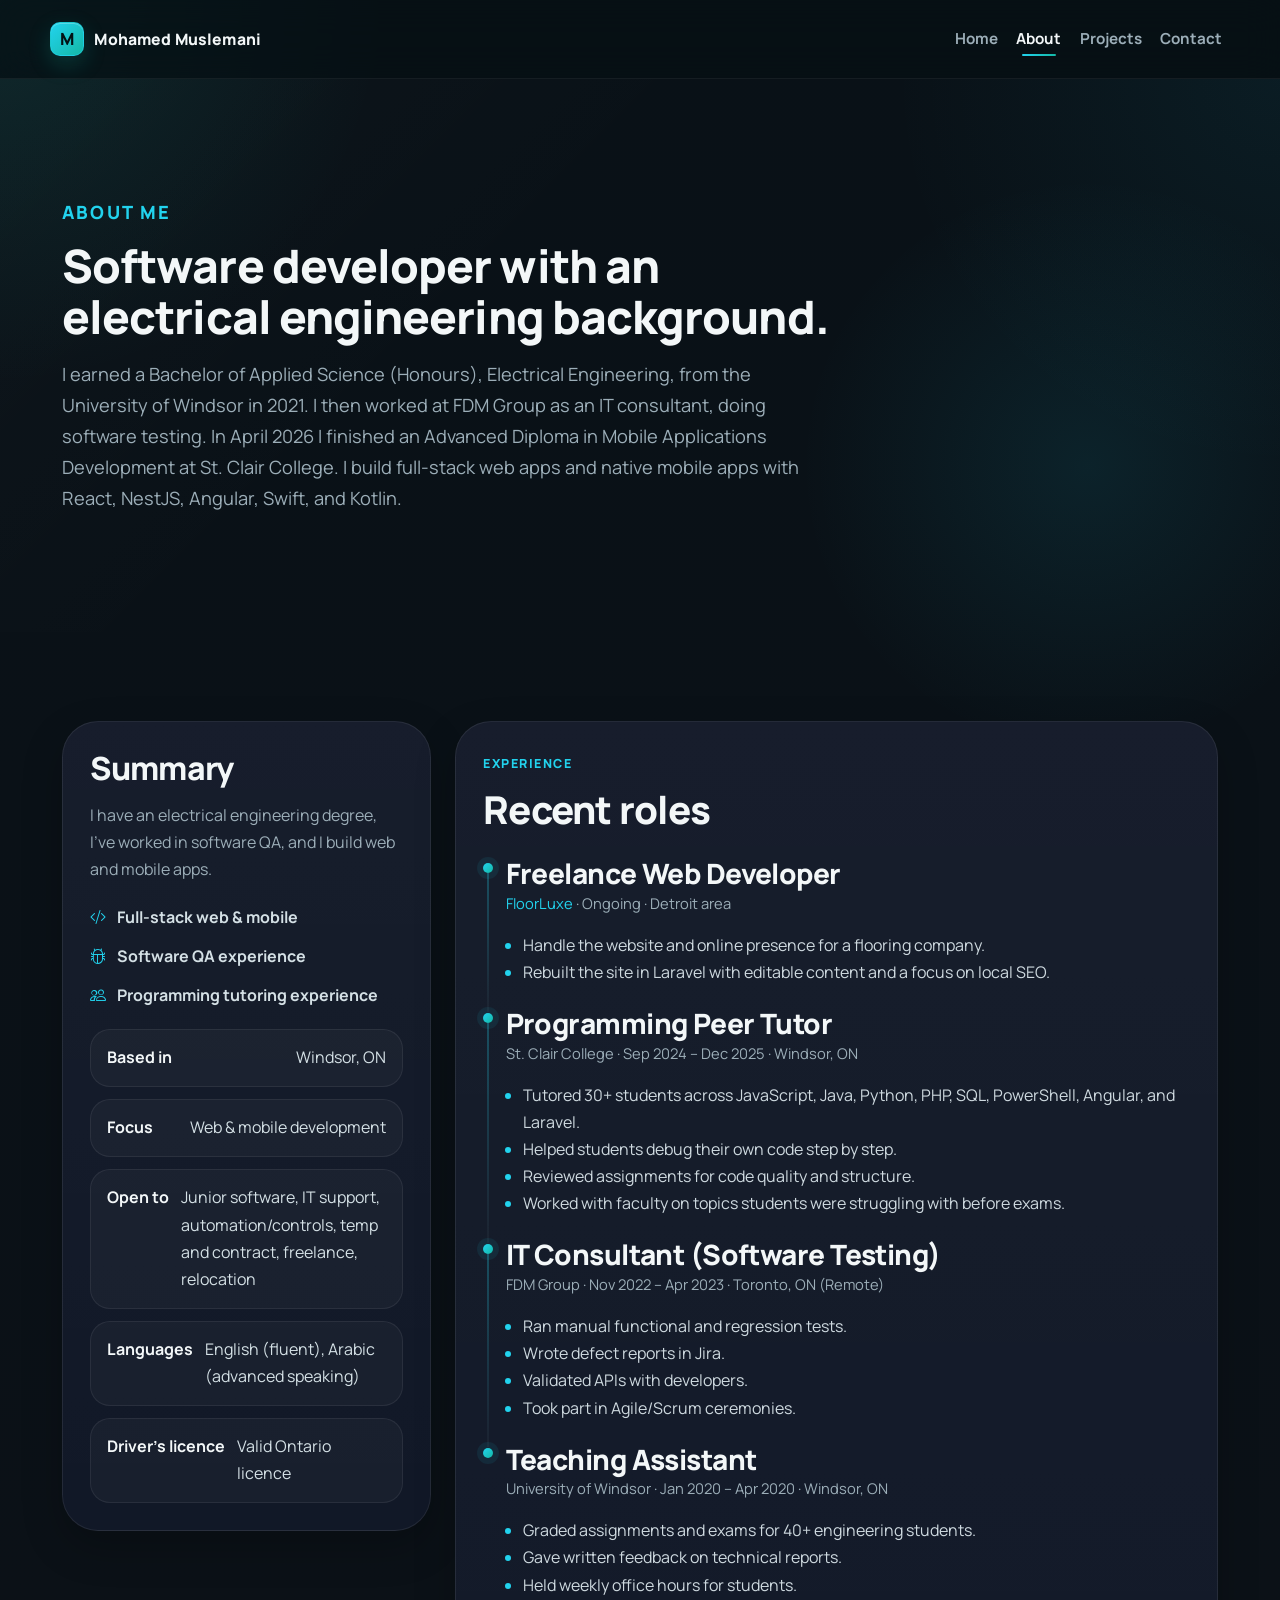
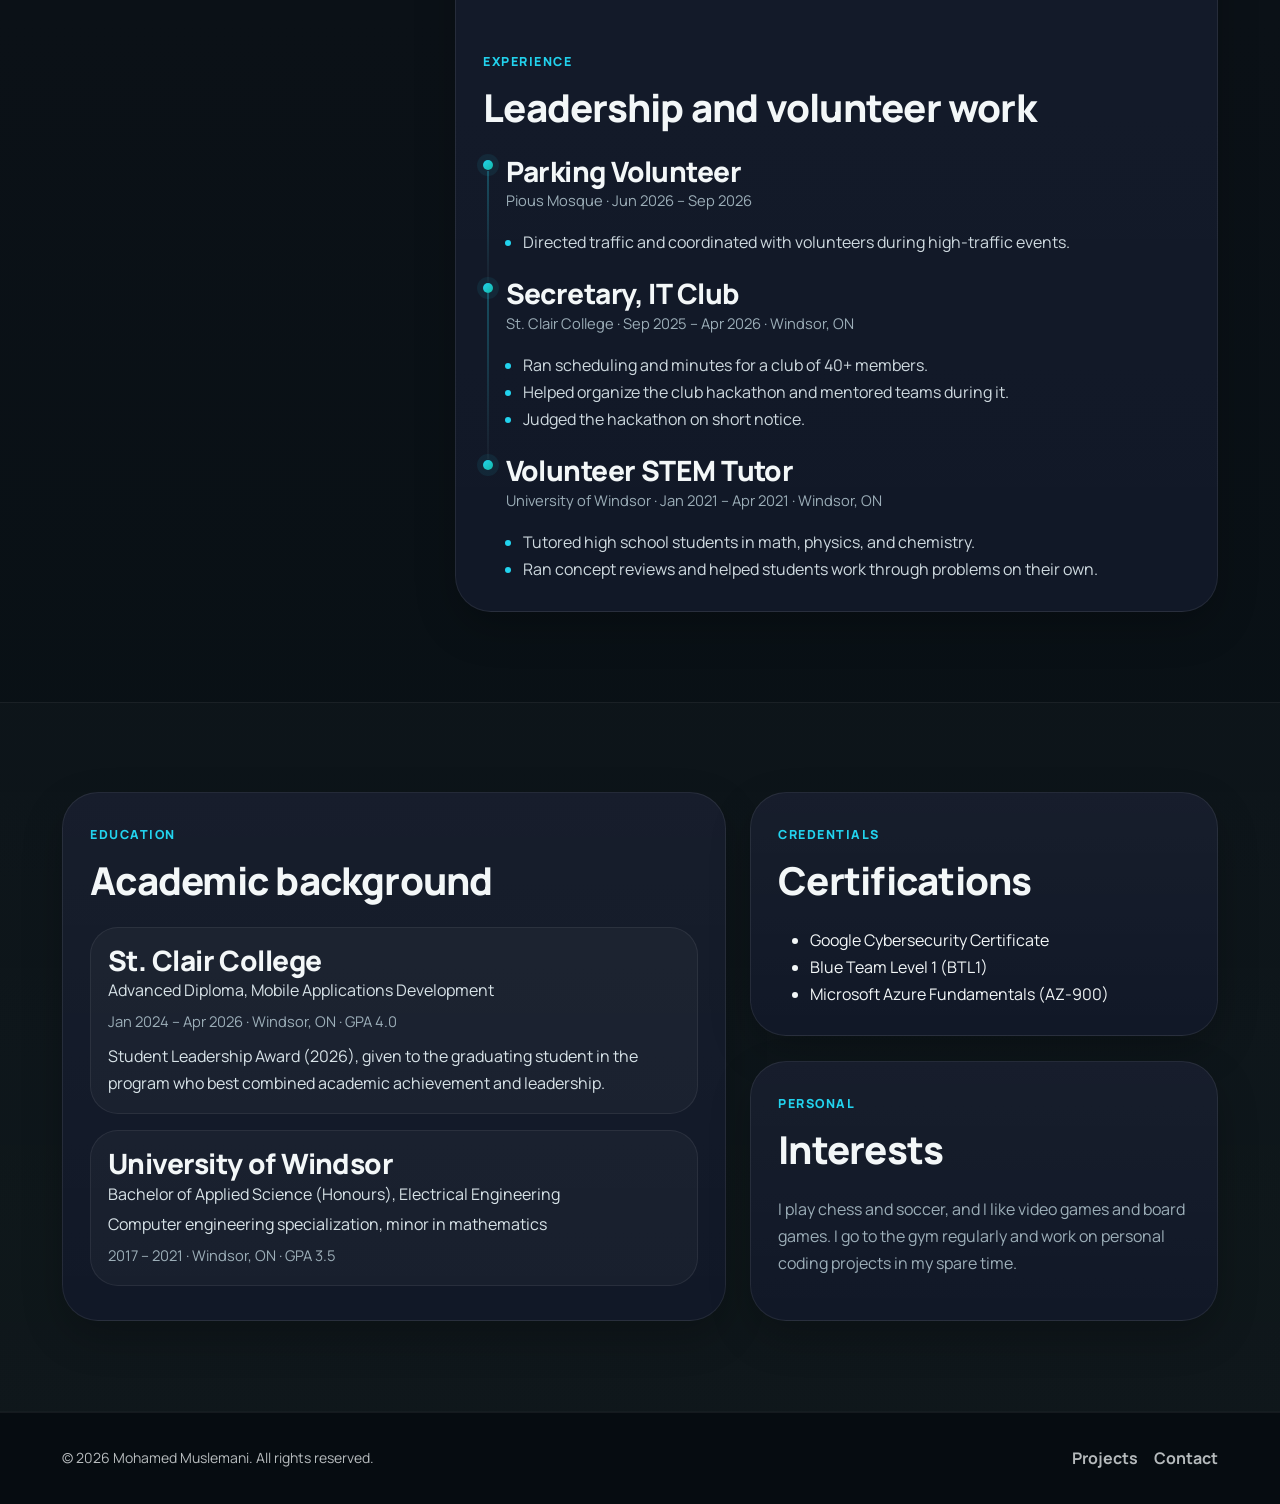
==== commit 70d7f754: "Update site after graduation and rewrite copy Correct education, job titles, and dates, and remove s" ====
--- a/about.html
+++ b/about.html
@@ -6,23 +6,23 @@
   <title>About | Mohamed Muslemani</title>
 
   <!-- SEO -->
-  <meta name="description" content="Mohamed Muslemani is a full-stack developer with an Electrical Engineering background and prior software QA experience. Currently completing Computer Programming at St. Clair College in Windsor, ON.">
+  <meta name="description" content="Software developer in Windsor, ON. Advanced Diploma in Mobile Applications Development from St. Clair College, Bachelor of Applied Science (Honours), Electrical Engineering from the University of Windsor, and software QA experience.">
   <meta name="author" content="Mohamed Muslemani">
   <meta name="theme-color" content="#0b1117">
   <meta name="robots" content="index, follow">
-  <link rel="canonical" href="https://mohamedmuslemani.ca/about.html">
+  <link rel="canonical" href="https://mohamedmuslemani.ca/about">
 
   <!-- Open Graph -->
   <meta property="og:type" content="profile">
   <meta property="og:title" content="About | Mohamed Muslemani">
-  <meta property="og:description" content="Full-stack developer with an engineering background and prior software QA experience. Building web and mobile applications in Windsor, ON.">
-  <meta property="og:url" content="https://mohamedmuslemani.ca/about.html">
-  <meta property="og:image" content="imgs/MyPic.png">
+  <meta property="og:description" content="Software developer with an electrical engineering background and software QA experience. I build web and mobile apps in Windsor, ON.">
+  <meta property="og:url" content="https://mohamedmuslemani.ca/about">
+  <meta property="og:image" content="https://mohamedmuslemani.ca/imgs/MyPic.png">
 
   <!-- Twitter -->
   <meta name="twitter:card" content="summary">
   <meta name="twitter:title" content="About | Mohamed Muslemani">
-  <meta name="twitter:description" content="Full-stack developer with an engineering background and prior software QA experience.">
+  <meta name="twitter:description" content="Software developer with an electrical engineering background and software QA experience.">
 
   <!-- Favicon -->
   <link rel="icon" href="data:image/svg+xml,%3Csvg xmlns='http://www.w3.org/2000/svg' viewBox='0 0 64 64'%3E%3Crect width='64' height='64' rx='14' fill='%230b1117'/%3E%3Ctext x='32' y='42' text-anchor='middle' font-family='Manrope,Segoe UI,sans-serif' font-size='32' font-weight='800' fill='%2322d3ee'%3EM%3C/text%3E%3C/svg%3E">
@@ -63,9 +63,9 @@
     <section class="page-hero">
       <div class="container">
         <p class="eyebrow" data-reveal>About me</p>
-        <h1 data-reveal>Full-stack developer with an engineering background.</h1>
+        <h1 data-reveal>Software developer with an electrical engineering background.</h1>
         <p data-reveal>
-          After completing a Bachelor of Electrical Engineering at the University of Windsor in 2021, I worked at FDM Group as a software tester before transitioning into development full-time. I'm completing a 3-year Advanced Diploma in Mobile Applications Development at St. Clair College, graduating in May 2026. My focus is building full-stack web and native mobile applications across React, NestJS, Angular, Swift, and Kotlin.
+          I earned a Bachelor of Applied Science (Honours), Electrical Engineering, from the University of Windsor in 2021. I then worked at FDM Group as an IT consultant, doing software testing. In April 2026 I finished an Advanced Diploma in Mobile Applications Development at St. Clair College. I build full-stack web apps and native mobile apps with React, NestJS, Angular, Swift, and Kotlin.
         </p>
       </div>
     </section>
@@ -75,17 +75,19 @@
         <div class="row g-4">
           <div class="col-lg-4">
             <aside class="about-summary" data-reveal aria-label="Summary">
-              <h2>What I bring</h2>
-              <p>Engineering background, prior software QA experience, and active full-stack development across web and mobile.</p>
+              <h2>Summary</h2>
+              <p>I have an electrical engineering degree, I've worked in software QA, and I build web and mobile apps.</p>
               <div class="summary-list">
                 <span><i class="bi bi-code-slash" aria-hidden="true"></i> Full-stack web &amp; mobile</span>
                 <span><i class="bi bi-bug" aria-hidden="true"></i> Software QA experience</span>
-                <span><i class="bi bi-people" aria-hidden="true"></i> Programming peer tutor</span>
+                <span><i class="bi bi-people" aria-hidden="true"></i> Programming tutoring experience</span>
               </div>
               <div class="personal-grid">
                 <div><strong>Based in</strong><span>Windsor, ON</span></div>
                 <div><strong>Focus</strong><span>Web &amp; mobile development</span></div>
-                <div><strong>Open to</strong><span>Junior, intern, freelance, relocation</span></div>
+                <div><strong class="text-nowrap">Open to</strong><span>Junior software, IT support, automation/controls, temp and contract, freelance, relocation</span></div>
+                <div><strong>Languages</strong><span>English (fluent), Arabic (advanced speaking)</span></div>
+                <div><strong class="text-nowrap">Driver's licence</strong><span>Valid Ontario licence</span></div>
               </div>
             </aside>
           </div>
@@ -100,47 +102,90 @@
               <div class="timeline">
                 <article class="timeline-item">
                   <div>
+                    <h3>Freelance Web Developer</h3>
+                    <p class="meta"><a href="https://floorsluxe.com" target="_blank" rel="noopener noreferrer">FloorLuxe</a> &middot; Ongoing &middot; Detroit area</p>
+                  </div>
+                  <ul>
+                    <li>Handle the website and online presence for a flooring company.</li>
+                    <li>Rebuilt the site in Laravel with editable content and a focus on local SEO.</li>
+                  </ul>
+                </article>
+
+                <article class="timeline-item">
+                  <div>
                     <h3>Programming Peer Tutor</h3>
-                    <p class="meta">St. Clair College &middot; Sep 2024 — Dec 2025 &middot; Windsor, ON</p>
-                  </div>
-                  <ul>
-                    <li>Tutor students in Java, C#, OOP, and debugging.</li>
-                    <li>Walk through assignments and project-level work with step-by-step explanations.</li>
-                    <li>Help students translate concepts into working code through 1:1 and group sessions.</li>
-                  </ul>
-                </article>
-
-                <article class="timeline-item">
-                  <div>
-                    <h3>Software Tester Trainee</h3>
-                    <p class="meta">FDM Group &middot; Nov 2022 — Apr 2023 &middot; Toronto, ON (Remote)</p>
-                  </div>
-                  <ul>
-                    <li>Participated in Agile/Scrum ceremonies with developers and stakeholders.</li>
-                    <li>Executed manual test cases and documented defects in Jira with reproduction steps.</li>
-                    <li>Collaborated with developers on API validation and debugging.</li>
-                  </ul>
-                </article>
-
-                <article class="timeline-item">
-                  <div>
-                    <h3>Volunteer Tutor</h3>
-                    <p class="meta">University of Windsor &middot; Jan 2021 — Apr 2021 &middot; Windsor, ON</p>
-                  </div>
-                  <ul>
-                    <li>Provided math and science tutoring to high school students.</li>
-                    <li>Led concept reviews and supported independent problem solving.</li>
-                  </ul>
-                </article>
-
-                <article class="timeline-item">
-                  <div>
-                    <h3>Undergraduate Teaching Assistant</h3>
-                    <p class="meta">University of Windsor &middot; Jan 2020 — Apr 2020 &middot; Windsor, ON</p>
-                  </div>
-                  <ul>
-                    <li>Graded technical communication assignments and examinations.</li>
-                    <li>Held weekly office hours and supported student progress through the term.</li>
+                    <p class="meta">St. Clair College &middot; Sep 2024 &ndash; Dec 2025 &middot; Windsor, ON</p>
+                  </div>
+                  <ul>
+                    <li>Tutored 30+ students across JavaScript, Java, Python, PHP, SQL, PowerShell, Angular, and Laravel.</li>
+                    <li>Helped students debug their own code step by step.</li>
+                    <li>Reviewed assignments for code quality and structure.</li>
+                    <li>Worked with faculty on topics students were struggling with before exams.</li>
+                  </ul>
+                </article>
+
+                <article class="timeline-item">
+                  <div>
+                    <h3>IT Consultant (Software Testing)</h3>
+                    <p class="meta">FDM Group &middot; Nov 2022 &ndash; Apr 2023 &middot; Toronto, ON (Remote)</p>
+                  </div>
+                  <ul>
+                    <li>Ran manual functional and regression tests.</li>
+                    <li>Wrote defect reports in Jira.</li>
+                    <li>Validated APIs with developers.</li>
+                    <li>Took part in Agile/Scrum ceremonies.</li>
+                  </ul>
+                </article>
+
+                <article class="timeline-item">
+                  <div>
+                    <h3>Teaching Assistant</h3>
+                    <p class="meta">University of Windsor &middot; Jan 2020 &ndash; Apr 2020 &middot; Windsor, ON</p>
+                  </div>
+                  <ul>
+                    <li>Graded assignments and exams for 40+ engineering students.</li>
+                    <li>Gave written feedback on technical reports.</li>
+                    <li>Held weekly office hours for students.</li>
+                  </ul>
+                </article>
+              </div>
+
+              <div class="section-title-row mt-5">
+                <p class="eyebrow">Experience</p>
+                <h2>Leadership and volunteer work</h2>
+              </div>
+
+              <div class="timeline">
+                <article class="timeline-item">
+                  <div>
+                    <h3>Parking Volunteer</h3>
+                    <p class="meta">Pious Mosque &middot; Jun 2026 &ndash; Sep 2026</p>
+                  </div>
+                  <ul>
+                    <li>Directed traffic and coordinated with volunteers during high-traffic events.</li>
+                  </ul>
+                </article>
+
+                <article class="timeline-item">
+                  <div>
+                    <h3>Secretary, IT Club</h3>
+                    <p class="meta">St. Clair College &middot; Sep 2025 &ndash; Apr 2026 &middot; Windsor, ON</p>
+                  </div>
+                  <ul>
+                    <li>Ran scheduling and minutes for a club of 40+ members.</li>
+                    <li>Helped organize the club hackathon and mentored teams during it.</li>
+                    <li>Judged the hackathon on short notice.</li>
+                  </ul>
+                </article>
+
+                <article class="timeline-item">
+                  <div>
+                    <h3>Volunteer STEM Tutor</h3>
+                    <p class="meta">University of Windsor &middot; Jan 2021 &ndash; Apr 2021 &middot; Windsor, ON</p>
+                  </div>
+                  <ul>
+                    <li>Tutored high school students in math, physics, and chemistry.</li>
+                    <li>Ran concept reviews and helped students work through problems on their own.</li>
                   </ul>
                 </article>
               </div>
@@ -163,31 +208,38 @@
                 <article>
                   <h3>St. Clair College</h3>
                   <p>Advanced Diploma, Mobile Applications Development</p>
-                  <span>2023 — 2026 &middot; Windsor, ON &middot; GPA 4.0</span>
+                  <span>Jan 2024 &ndash; Apr 2026 &middot; Windsor, ON &middot; GPA 4.0</span>
+                  <p class="mt-2 mb-0">Student Leadership Award (2026), given to the graduating student in the program who best combined academic achievement and leadership.</p>
                 </article>
                 <article>
                   <h3>University of Windsor</h3>
-                  <p>Bachelor of Electrical Engineering</p>
-                  <span>2017 — 2021 &middot; Windsor, ON</span>
-                </article>
-              </div>
-            </div>
-          </div>
-
-          <div class="col-lg-5">
-            <div class="content-card h-100" data-reveal>
-              <div class="section-title-row">
-                <p class="eyebrow">Outside the editor</p>
+                  <p>Bachelor of Applied Science (Honours), Electrical Engineering</p>
+                  <p>Computer engineering specialization, minor in mathematics</p>
+                  <span>2017 &ndash; 2021 &middot; Windsor, ON &middot; GPA 3.5</span>
+                </article>
+              </div>
+            </div>
+          </div>
+
+          <div class="col-lg-5 d-flex flex-column gap-4">
+            <div class="content-card" data-reveal>
+              <div class="section-title-row">
+                <p class="eyebrow">Credentials</p>
+                <h2>Certifications</h2>
+              </div>
+              <ul class="mb-0">
+                <li>Google Cybersecurity Certificate</li>
+                <li>Blue Team Level 1 (BTL1)</li>
+                <li>Microsoft Azure Fundamentals (AZ-900)</li>
+              </ul>
+            </div>
+
+            <div class="content-card flex-grow-1" data-reveal>
+              <div class="section-title-row">
+                <p class="eyebrow">Personal</p>
                 <h2>Interests</h2>
               </div>
-              <p>Chess, soccer, video games, and board games for balance. Regular gym sessions to stay focused. Personal coding projects to keep skills active between coursework and client work.</p>
-              <div class="tag-row mt-3" aria-label="Working strengths">
-                <span>Problem solving</span>
-                <span>Debugging</span>
-                <span>Agile/Scrum</span>
-                <span>Teamwork</span>
-                <span>Continuous learning</span>
-              </div>
+              <p>I play chess and soccer, and I like video games and board games. I go to the gym regularly and work on personal coding projects in my spare time.</p>
             </div>
           </div>
         </div>
--- a/CSS/main.css
+++ b/CSS/main.css
@@ -1555,6 +1555,11 @@
 }
 
 /* ===== Gallery Modal ===== */
+/* Keeps the modal hidden if the Bootstrap CDN stylesheet fails to load. */
+.gallery-modal:not(.show) {
+  display: none;
+}
+
 .gallery-modal .modal-content {
   color: var(--text);
   background:
